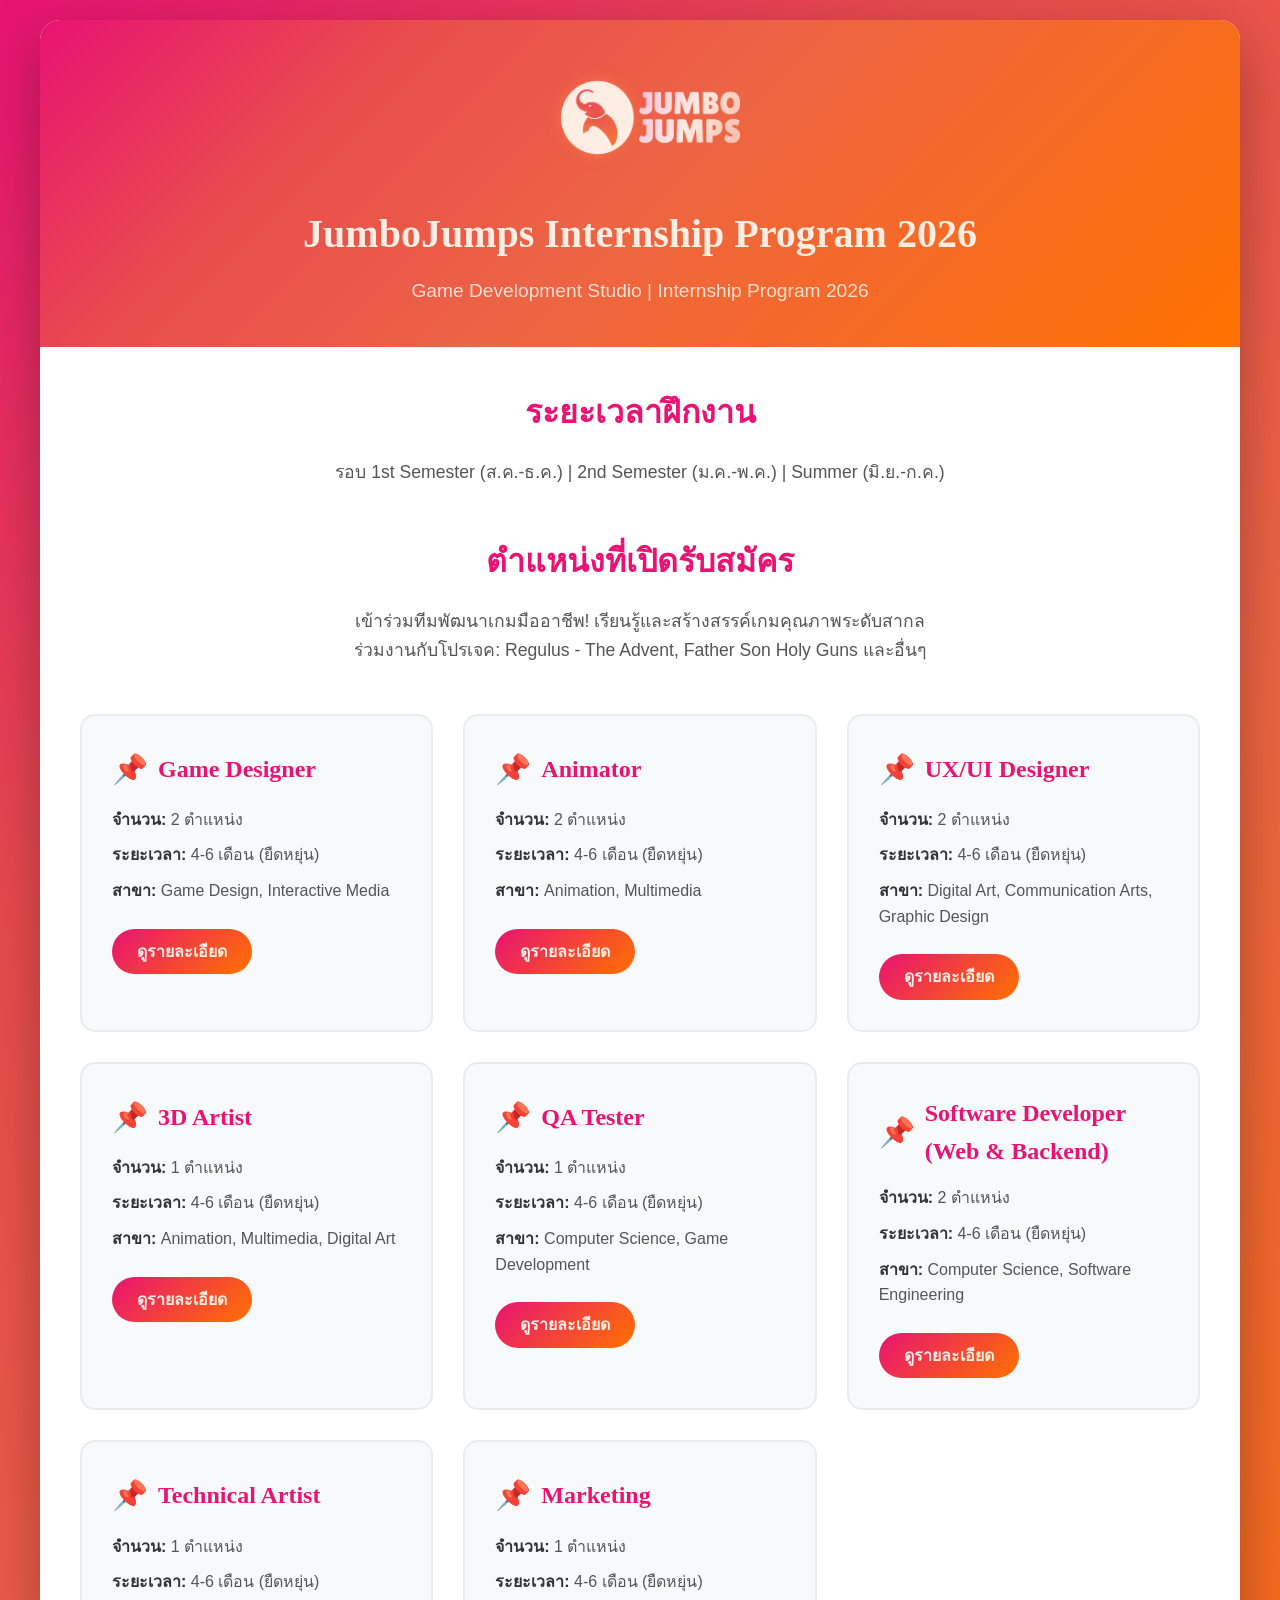
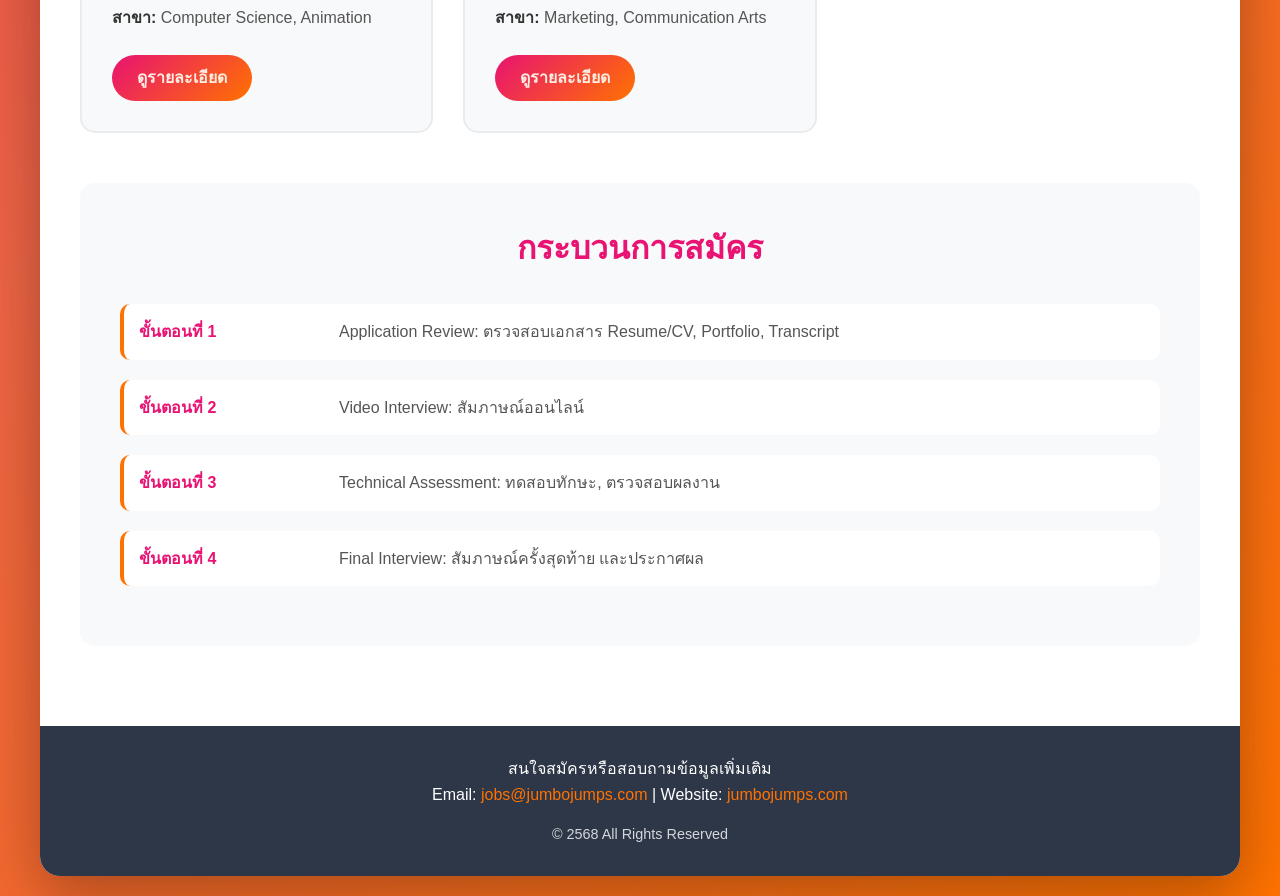
==== index.html @ 39567f37 "updated and fixed" ====
<!DOCTYPE html>
<html lang="th">

<head>
    <meta charset="UTF-8">
    <meta name="viewport" content="width=device-width, initial-scale=1.0">
    <meta http-equiv="Content-Security-Policy"
        content="default-src 'self'; script-src 'self' 'unsafe-inline'; style-src 'self' 'unsafe-inline' https://fonts.googleapis.com; font-src 'self' https://fonts.gstatic.com; img-src 'self' data:; object-src 'none'; base-uri 'self';">
    <title>JumboJumps Internship Program 2026</title>
    <link rel="icon" href="Logo PNG Export/Colored/JumboJumps_Secondary_Logo_Colored_v2026.png" type="image/png">
    <link href="https://fonts.googleapis.com/css2?family=Lilita+One&family=Assistant:wght@400;600;700&display=swap"
        rel="stylesheet">
    <style>
        * {
            margin: 0;
            padding: 0;
            box-sizing: border-box;
        }

        body {
            font-family: 'Assistant', 'Sarabun', 'Segoe UI', Tahoma, Geneva, Verdana, sans-serif;
            line-height: 1.6;
            background: linear-gradient(135deg, #E81372 0%, #E94C4D 25%, #ED6445 50%, #FF7200 100%);
            min-height: 100vh;
            padding: 20px;
        }

        .container {
            max-width: 1200px;
            margin: 0 auto;
            background: white;
            border-radius: 20px;
            box-shadow: 0 20px 60px rgba(0, 0, 0, 0.3);
            overflow: hidden;
        }

        header {
            background: linear-gradient(135deg, #E81372 0%, #E94C4D 25%, #ED6445 50%, #FF7200 100%);
            color: #FDEDE3;
            text-align: center;
            padding: 40px 20px;
            position: relative;
        }

        .logo {
            max-width: 200px;
            margin-bottom: 20px;
        }

        header h1 {
            font-family: 'Lilita One', cursive;
            font-size: 2.5em;
            margin-bottom: 10px;
            color: #FDEDE3;
        }

        header p {
            font-size: 1.2em;
            opacity: 0.9;
        }

        .content {
            padding: 40px;
        }

        .intro {
            text-align: center;
            margin-bottom: 50px;
        }

        .intro h2 {
            font-family: 'Lilita One', cursive;
            color: #E81372;
            font-size: 2em;
            margin-bottom: 20px;
        }

        .intro p {
            font-size: 1.1em;
            color: #555;
            max-width: 800px;
            margin: 0 auto;
        }

        .positions-grid {
            display: grid;
            grid-template-columns: repeat(auto-fit, minmax(300px, 1fr));
            gap: 30px;
            margin-bottom: 50px;
        }

        .position-card {
            background: #f8f9fa;
            border-radius: 15px;
            padding: 30px;
            transition: transform 0.3s, box-shadow 0.3s;
            border: 2px solid #e9ecef;
        }

        .position-card:hover {
            transform: translateY(-5px);
            box-shadow: 0 10px 30px rgba(232, 19, 114, 0.3);
        }

        .position-card h3 {
            font-family: 'Lilita One', cursive;
            color: #E81372;
            font-size: 1.5em;
            margin-bottom: 15px;
            display: flex;
            align-items: center;
        }

        .position-card h3::before {
            content: "📌";
            margin-right: 10px;
            font-size: 1.2em;
        }

        .position-card .detail {
            margin: 10px 0;
            color: #555;
        }

        .position-card .detail strong {
            color: #333;
        }

        .position-card .btn {
            display: inline-block;
            margin-top: 15px;
            padding: 10px 25px;
            background: linear-gradient(135deg, #E81372 0%, #FF7200 100%);
            color: #FDEDE3;
            text-decoration: none;
            border-radius: 25px;
            transition: transform 0.2s;
            font-weight: 600;
        }

        .position-card .btn:hover {
            transform: scale(1.05);
        }

        .timeline {
            background: #f8f9fa;
            border-radius: 15px;
            padding: 40px;
            margin-bottom: 40px;
        }

        .timeline h2 {
            font-family: 'Lilita One', cursive;
            color: #E81372;
            font-size: 2em;
            margin-bottom: 30px;
            text-align: center;
        }

        .timeline-item {
            display: flex;
            margin-bottom: 20px;
            padding: 15px;
            background: white;
            border-radius: 10px;
            border-left: 4px solid #FF7200;
        }

        .timeline-date {
            flex: 0 0 200px;
            font-weight: bold;
            color: #E81372;
        }

        .timeline-content {
            flex: 1;
            color: #555;
        }

        footer {
            background: #2d3748;
            color: white;
            text-align: center;
            padding: 30px;
        }

        footer a {
            color: #FF7200;
            text-decoration: none;
        }

        footer a:hover {
            text-decoration: underline;
        }

        @media (max-width: 768px) {
            .content {
                padding: 20px;
            }

            .timeline {
                padding: 20px;
            }

            .timeline-item {
                flex-direction: column;
                padding: 15px;
            }

            .timeline-date {
                flex-basis: auto;
                margin-bottom: 10px;
                white-space: normal;
            }

            .timeline-content {
                word-wrap: break-word;
                white-space: normal;
            }
        }
    </style>
</head>

<body>
    <div class="container">
        <header>
            <img src="Logo PNG Export/Colored/JumboJumps_Tertiary_Logo_Colored_v2026.png" alt="JumboJumps Logo"
                class="logo">
            <h1>JumboJumps Internship Program 2026</h1>
            <p>Game Development Studio | Internship Program 2026</p>
        </header>

        <div class="content">
            <div class="intro">
                <h2>ระยะเวลาฝึกงาน</h2>
                <p>รอบ 1st Semester (ส.ค.-ธ.ค.) | 2nd Semester (ม.ค.-พ.ค.) | Summer (มิ.ย.-ก.ค.)</p>
            </div>

            <div class="intro">
                <h2>ตำแหน่งที่เปิดรับสมัคร</h2>
                <p>เข้าร่วมทีมพัฒนาเกมมืออาชีพ! เรียนรู้และสร้างสรรค์เกมคุณภาพระดับสากล<br>
                    ร่วมงานกับโปรเจค: Regulus - The Advent, Father Son Holy Guns และอื่นๆ</p>
            </div>

            <div class="positions-grid">
                <div class="position-card">
                    <h3>Game Designer</h3>
                    <div class="detail"><strong>จำนวน:</strong> 2 ตำแหน่ง</div>
                    <div class="detail"><strong>ระยะเวลา:</strong> 4-6 เดือน (ยืดหยุ่น)</div>
                    <div class="detail"><strong>สาขา:</strong> Game Design, Interactive Media</div>
                    <a href="game-design.html" class="btn">ดูรายละเอียด</a>
                </div>

                <div class="position-card">
                    <h3>Animator</h3>
                    <div class="detail"><strong>จำนวน:</strong> 2 ตำแหน่ง</div>
                    <div class="detail"><strong>ระยะเวลา:</strong> 4-6 เดือน (ยืดหยุ่น)</div>
                    <div class="detail"><strong>สาขา:</strong> Animation, Multimedia</div>
                    <a href="animation.html" class="btn">ดูรายละเอียด</a>
                </div>

                <div class="position-card">
                    <h3>UX/UI Designer</h3>
                    <div class="detail"><strong>จำนวน:</strong> 2 ตำแหน่ง</div>
                    <div class="detail"><strong>ระยะเวลา:</strong> 4-6 เดือน (ยืดหยุ่น)</div>
                    <div class="detail"><strong>สาขา:</strong> Digital Art, Communication Arts, Graphic Design</div>
                    <a href="ux-ui-design.html" class="btn">ดูรายละเอียด</a>
                </div>

                <div class="position-card">
                    <h3>3D Artist</h3>
                    <div class="detail"><strong>จำนวน:</strong> 1 ตำแหน่ง</div>
                    <div class="detail"><strong>ระยะเวลา:</strong> 4-6 เดือน (ยืดหยุ่น)</div>
                    <div class="detail"><strong>สาขา:</strong> Animation, Multimedia, Digital Art</div>
                    <a href="3d-artist.html" class="btn">ดูรายละเอียด</a>
                </div>

                <div class="position-card">
                    <h3>QA Tester</h3>
                    <div class="detail"><strong>จำนวน:</strong> 1 ตำแหน่ง</div>
                    <div class="detail"><strong>ระยะเวลา:</strong> 4-6 เดือน (ยืดหยุ่น)</div>
                    <div class="detail"><strong>สาขา:</strong> Computer Science, Game Development</div>
                    <a href="qa-testing.html" class="btn">ดูรายละเอียด</a>
                </div>

                <div class="position-card">
                    <h3>Software Developer (Web & Backend)</h3>
                    <div class="detail"><strong>จำนวน:</strong> 2 ตำแหน่ง</div>
                    <div class="detail"><strong>ระยะเวลา:</strong> 4-6 เดือน (ยืดหยุ่น)</div>
                    <div class="detail"><strong>สาขา:</strong> Computer Science, Software Engineering</div>
                    <a href="software-dev.html" class="btn">ดูรายละเอียด</a>
                </div>

                <div class="position-card">
                    <h3>Technical Artist</h3>
                    <div class="detail"><strong>จำนวน:</strong> 1 ตำแหน่ง</div>
                    <div class="detail"><strong>ระยะเวลา:</strong> 4-6 เดือน (ยืดหยุ่น)</div>
                    <div class="detail"><strong>สาขา:</strong> Computer Science, Animation</div>
                    <a href="technical-artist.html" class="btn">ดูรายละเอียด</a>
                </div>

                <div class="position-card">
                    <h3>Marketing</h3>
                    <div class="detail"><strong>จำนวน:</strong> 1 ตำแหน่ง</div>
                    <div class="detail"><strong>ระยะเวลา:</strong> 4-6 เดือน (ยืดหยุ่น)</div>
                    <div class="detail"><strong>สาขา:</strong> Marketing, Communication Arts</div>
                    <a href="marketing.html" class="btn">ดูรายละเอียด</a>
                </div>
            </div>

            <div class="timeline">
                <h2>กระบวนการสมัคร</h2>
                <div class="timeline-item">
                    <div class="timeline-date">ขั้นตอนที่ 1</div>
                    <div class="timeline-content">Application Review: ตรวจสอบเอกสาร Resume/CV, Portfolio, Transcript
                    </div>
                </div>
                <div class="timeline-item">
                    <div class="timeline-date">ขั้นตอนที่ 2</div>
                    <div class="timeline-content">Video Interview: สัมภาษณ์ออนไลน์</div>
                </div>
                <div class="timeline-item">
                    <div class="timeline-date">ขั้นตอนที่ 3</div>
                    <div class="timeline-content">Technical Assessment: ทดสอบทักษะ, ตรวจสอบผลงาน</div>
                </div>
                <div class="timeline-item">
                    <div class="timeline-date">ขั้นตอนที่ 4</div>
                    <div class="timeline-content">Final Interview: สัมภาษณ์ครั้งสุดท้าย และประกาศผล</div>
                </div>
            </div>
        </div>

        <footer>
            <p>สนใจสมัครหรือสอบถามข้อมูลเพิ่มเติม</p>
            <p>Email: <a href="mailto:jobs@jumbojumps.com">jobs@jumbojumps.com</a> | Website: <a
                    href="https://jumbojumps.com/" target="_blank" rel="noopener noreferrer">jumbojumps.com</a></p>
            <p style="margin-top: 15px; font-size: 0.9em; opacity: 0.8;">© 2568 All Rights Reserved</p>
        </footer>
    </div>
</body>

</html>
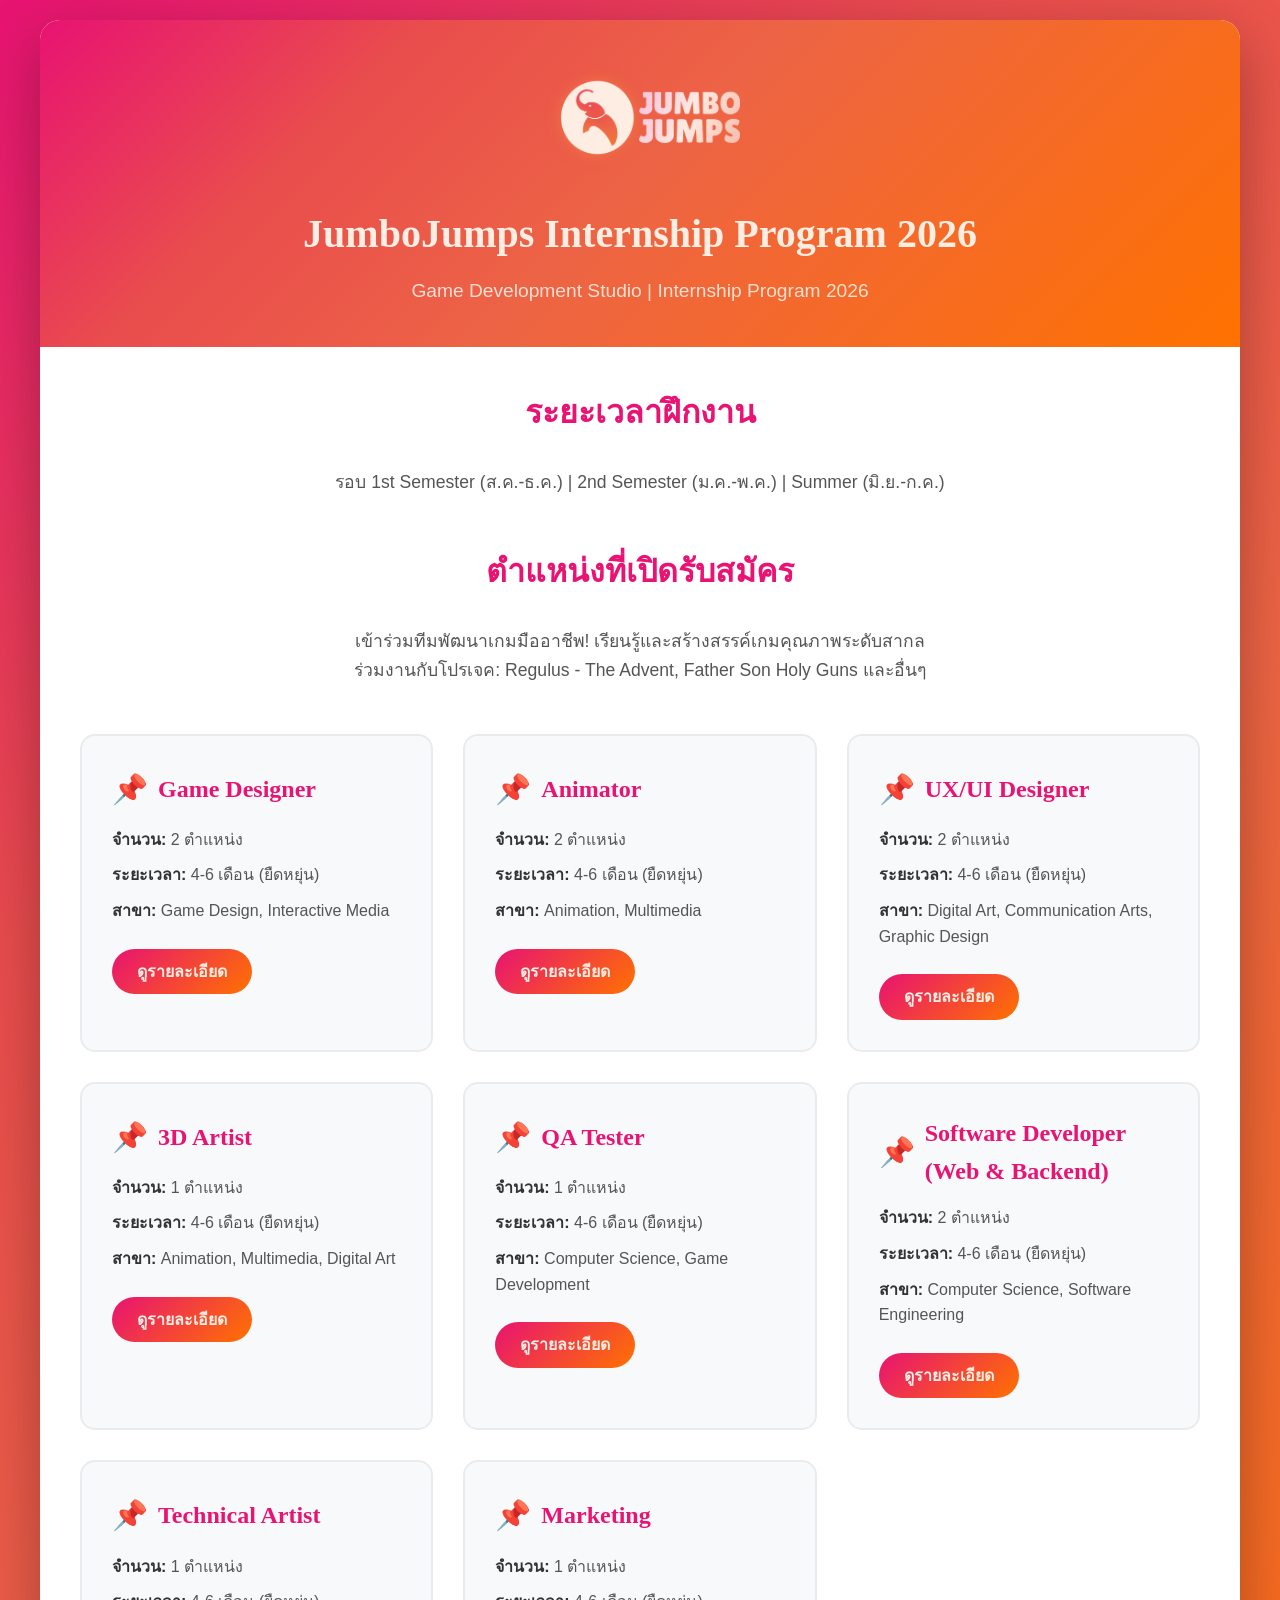
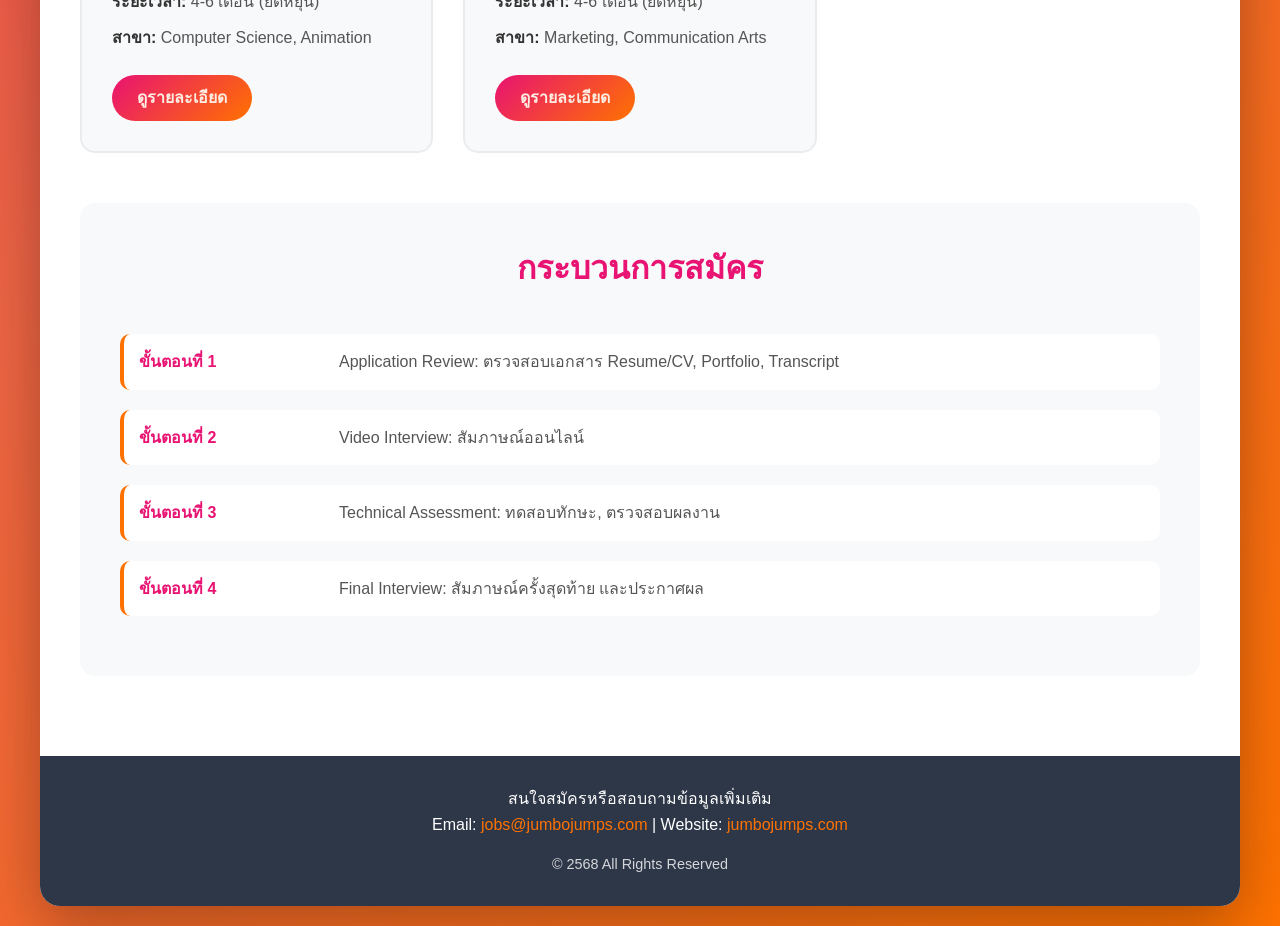
==== commit 8b37e04b: "CSS Refactoring: Created style.css and moved all inline styles to it. All HTML files now link to thi" ====
--- a/index.html
+++ b/index.html
@@ -3,222 +3,15 @@
 
 <head>
     <meta charset="UTF-8">
+
     <meta name="viewport" content="width=device-width, initial-scale=1.0">
     <meta http-equiv="Content-Security-Policy"
-        content="default-src 'self'; script-src 'self' 'unsafe-inline'; style-src 'self' 'unsafe-inline' https://fonts.googleapis.com; font-src 'self' https://fonts.gstatic.com; img-src 'self' data:; object-src 'none'; base-uri 'self';">
+        content="default-src 'self'; script-src 'self' 'unsafe-inline' 'unsafe-eval'; style-src 'self' 'unsafe-inline' https://fonts.googleapis.com; font-src 'self' https://fonts.gstatic.com; img-src 'self' data:; object-src 'none'; base-uri 'self';">
     <title>JumboJumps Internship Program 2026</title>
     <link rel="icon" href="Logo PNG Export/Colored/JumboJumps_Secondary_Logo_Colored_v2026.png" type="image/png">
     <link href="https://fonts.googleapis.com/css2?family=Lilita+One&family=Assistant:wght@400;600;700&display=swap"
         rel="stylesheet">
-    <style>
-        * {
-            margin: 0;
-            padding: 0;
-            box-sizing: border-box;
-        }
-
-        body {
-            font-family: 'Assistant', 'Sarabun', 'Segoe UI', Tahoma, Geneva, Verdana, sans-serif;
-            line-height: 1.6;
-            background: linear-gradient(135deg, #E81372 0%, #E94C4D 25%, #ED6445 50%, #FF7200 100%);
-            min-height: 100vh;
-            padding: 20px;
-        }
-
-        .container {
-            max-width: 1200px;
-            margin: 0 auto;
-            background: white;
-            border-radius: 20px;
-            box-shadow: 0 20px 60px rgba(0, 0, 0, 0.3);
-            overflow: hidden;
-        }
-
-        header {
-            background: linear-gradient(135deg, #E81372 0%, #E94C4D 25%, #ED6445 50%, #FF7200 100%);
-            color: #FDEDE3;
-            text-align: center;
-            padding: 40px 20px;
-            position: relative;
-        }
-
-        .logo {
-            max-width: 200px;
-            margin-bottom: 20px;
-        }
-
-        header h1 {
-            font-family: 'Lilita One', cursive;
-            font-size: 2.5em;
-            margin-bottom: 10px;
-            color: #FDEDE3;
-        }
-
-        header p {
-            font-size: 1.2em;
-            opacity: 0.9;
-        }
-
-        .content {
-            padding: 40px;
-        }
-
-        .intro {
-            text-align: center;
-            margin-bottom: 50px;
-        }
-
-        .intro h2 {
-            font-family: 'Lilita One', cursive;
-            color: #E81372;
-            font-size: 2em;
-            margin-bottom: 20px;
-        }
-
-        .intro p {
-            font-size: 1.1em;
-            color: #555;
-            max-width: 800px;
-            margin: 0 auto;
-        }
-
-        .positions-grid {
-            display: grid;
-            grid-template-columns: repeat(auto-fit, minmax(300px, 1fr));
-            gap: 30px;
-            margin-bottom: 50px;
-        }
-
-        .position-card {
-            background: #f8f9fa;
-            border-radius: 15px;
-            padding: 30px;
-            transition: transform 0.3s, box-shadow 0.3s;
-            border: 2px solid #e9ecef;
-        }
-
-        .position-card:hover {
-            transform: translateY(-5px);
-            box-shadow: 0 10px 30px rgba(232, 19, 114, 0.3);
-        }
-
-        .position-card h3 {
-            font-family: 'Lilita One', cursive;
-            color: #E81372;
-            font-size: 1.5em;
-            margin-bottom: 15px;
-            display: flex;
-            align-items: center;
-        }
-
-        .position-card h3::before {
-            content: "📌";
-            margin-right: 10px;
-            font-size: 1.2em;
-        }
-
-        .position-card .detail {
-            margin: 10px 0;
-            color: #555;
-        }
-
-        .position-card .detail strong {
-            color: #333;
-        }
-
-        .position-card .btn {
-            display: inline-block;
-            margin-top: 15px;
-            padding: 10px 25px;
-            background: linear-gradient(135deg, #E81372 0%, #FF7200 100%);
-            color: #FDEDE3;
-            text-decoration: none;
-            border-radius: 25px;
-            transition: transform 0.2s;
-            font-weight: 600;
-        }
-
-        .position-card .btn:hover {
-            transform: scale(1.05);
-        }
-
-        .timeline {
-            background: #f8f9fa;
-            border-radius: 15px;
-            padding: 40px;
-            margin-bottom: 40px;
-        }
-
-        .timeline h2 {
-            font-family: 'Lilita One', cursive;
-            color: #E81372;
-            font-size: 2em;
-            margin-bottom: 30px;
-            text-align: center;
-        }
-
-        .timeline-item {
-            display: flex;
-            margin-bottom: 20px;
-            padding: 15px;
-            background: white;
-            border-radius: 10px;
-            border-left: 4px solid #FF7200;
-        }
-
-        .timeline-date {
-            flex: 0 0 200px;
-            font-weight: bold;
-            color: #E81372;
-        }
-
-        .timeline-content {
-            flex: 1;
-            color: #555;
-        }
-
-        footer {
-            background: #2d3748;
-            color: white;
-            text-align: center;
-            padding: 30px;
-        }
-
-        footer a {
-            color: #FF7200;
-            text-decoration: none;
-        }
-
-        footer a:hover {
-            text-decoration: underline;
-        }
-
-        @media (max-width: 768px) {
-            .content {
-                padding: 20px;
-            }
-
-            .timeline {
-                padding: 20px;
-            }
-
-            .timeline-item {
-                flex-direction: column;
-                padding: 15px;
-            }
-
-            .timeline-date {
-                flex-basis: auto;
-                margin-bottom: 10px;
-                white-space: normal;
-            }
-
-            .timeline-content {
-                word-wrap: break-word;
-                white-space: normal;
-            }
-        }
-    </style>
+    <link rel="stylesheet" href="style.css">
 </head>
 
 <body>
--- a/style.css
+++ b/style.css
@@ -0,0 +1,333 @@
+/* Global Styles */
+* {
+    margin: 0;
+    padding: 0;
+    box-sizing: border-box;
+}
+
+body {
+    font-family: 'Assistant', 'Sarabun', 'Segoe UI', Tahoma, Geneva, Verdana, sans-serif;
+    line-height: 1.6;
+    background: linear-gradient(135deg, #E81372 0%, #E94C4D 25%, #ED6445 50%, #FF7200 100%);
+    min-height: 100vh;
+    padding: 20px;
+}
+
+.container {
+    max-width: 1200px;
+    margin: 0 auto;
+    background: white;
+    border-radius: 20px;
+    box-shadow: 0 20px 60px rgba(0, 0, 0, 0.3);
+    overflow: hidden;
+}
+
+/* Header */
+header {
+    background: linear-gradient(135deg, #E81372 0%, #E94C4D 25%, #ED6445 50%, #FF7200 100%);
+    color: #FDEDE3;
+    padding: 40px 20px;
+    position: relative;
+    text-align: center; /* Default center alignment */
+}
+
+header h1 {
+    font-family: 'Lilita One', cursive;
+    font-size: 2.5em;
+    margin-bottom: 10px;
+    color: #FDEDE3;
+}
+
+header p {
+    font-size: 1.2em;
+    opacity: 0.9;
+}
+
+header .subtitle {
+    font-size: 1.1em;
+    opacity: 0.9;
+    color: #FDEDE3;
+}
+
+.logo {
+    max-width: 200px;
+    margin-bottom: 20px;
+}
+
+.back-link {
+    display: inline-block;
+    margin-bottom: 20px;
+    color: #FDEDE3;
+    text-decoration: none;
+    opacity: 0.9;
+}
+
+.back-link:hover {
+    opacity: 1;
+}
+
+/* Content & Layout */
+.content {
+    padding: 40px;
+}
+
+section {
+    margin-bottom: 40px;
+}
+
+/* Typography */
+h2 {
+    font-family: 'Lilita One', cursive;
+    color: #E81372;
+    font-size: 1.8em;
+    margin-bottom: 20px;
+    padding-bottom: 10px;
+    border-bottom: 3px solid #FF7200;
+}
+
+.intro {
+    text-align: center;
+    margin-bottom: 50px;
+}
+
+.intro h2 {
+    font-size: 2em;
+    border-bottom: none; /* Override generic h2 */
+}
+
+.intro p {
+    font-size: 1.1em;
+    color: #555;
+    max-width: 800px;
+    margin: 0 auto;
+}
+
+.highlight {
+    color: #E81372;
+    font-weight: bold;
+}
+
+/* Positions Grid (Home) */
+.positions-grid {
+    display: grid;
+    grid-template-columns: repeat(auto-fit, minmax(300px, 1fr));
+    gap: 30px;
+    margin-bottom: 50px;
+}
+
+.position-card {
+    background: #f8f9fa;
+    border-radius: 15px;
+    padding: 30px;
+    transition: transform 0.3s, box-shadow 0.3s;
+    border: 2px solid #e9ecef;
+}
+
+.position-card:hover {
+    transform: translateY(-5px);
+    box-shadow: 0 10px 30px rgba(232, 19, 114, 0.3);
+}
+
+.position-card h3 {
+    font-family: 'Lilita One', cursive;
+    color: #E81372;
+    font-size: 1.5em;
+    margin-bottom: 15px;
+    display: flex;
+    align-items: center;
+}
+
+.position-card h3::before {
+    content: "📌";
+    margin-right: 10px;
+    font-size: 1.2em;
+}
+
+.position-card .detail {
+    margin: 10px 0;
+    color: #555;
+}
+
+.position-card .detail strong {
+    color: #333;
+}
+
+.position-card .btn {
+    display: inline-block;
+    margin-top: 15px;
+    padding: 10px 25px;
+    background: linear-gradient(135deg, #E81372 0%, #FF7200 100%);
+    color: #FDEDE3;
+    text-decoration: none;
+    border-radius: 25px;
+    transition: transform 0.2s;
+    font-weight: 600;
+}
+
+.position-card .btn:hover {
+    transform: scale(1.05);
+}
+
+/* Timeline (Home) */
+.timeline {
+    background: #f8f9fa;
+    border-radius: 15px;
+    padding: 40px;
+    margin-bottom: 40px;
+}
+
+.timeline h2 {
+    font-size: 2em;
+    margin-bottom: 30px;
+    text-align: center;
+    border-bottom: none; /* Override generic h2 */
+}
+
+.timeline-item {
+    display: flex;
+    margin-bottom: 20px;
+    padding: 15px;
+    background: white;
+    border-radius: 10px;
+    border-left: 4px solid #FF7200;
+}
+
+.timeline-date {
+    flex: 0 0 200px;
+    font-weight: bold;
+    color: #E81372;
+}
+
+.timeline-content {
+    flex: 1;
+    color: #555;
+}
+
+/* Info Box (Detail Pages) */
+.info-box {
+    background: #fff8f5;
+    border-radius: 10px;
+    padding: 25px;
+    margin-bottom: 20px;
+    border-left: 5px solid #FF7200;
+}
+
+.info-box h3 {
+    font-family: 'Lilita One', cursive;
+    color: #E81372;
+    margin-bottom: 15px;
+}
+
+.info-box ul {
+    list-style: none;
+    padding-left: 0;
+}
+
+.info-box ul li {
+    padding: 8px 0;
+    padding-left: 25px;
+    position: relative;
+}
+
+.info-box ul li::before {
+    content: "✓";
+    position: absolute;
+    left: 0;
+    color: #FF7200;
+    font-weight: bold;
+}
+
+/* Lists (Detail Pages) */
+.qualifications ul,
+.responsibilities ul {
+    list-style: none;
+    padding-left: 0;
+}
+
+.qualifications ul li,
+.responsibilities ul li {
+    padding: 10px 0;
+    padding-left: 30px;
+    position: relative;
+}
+
+.qualifications ul li::before {
+    content: "▹";
+    position: absolute;
+    left: 10px;
+    color: #E81372;
+    font-weight: bold;
+    font-size: 1.2em;
+}
+
+.responsibilities ul li::before {
+    content: "•";
+    position: absolute;
+    left: 10px;
+    color: #FF7200;
+    font-weight: bold;
+    font-size: 1.5em;
+}
+
+/* Apply Section (Detail Pages) */
+.apply-section {
+    text-align: center;
+    padding: 40px 0;
+}
+
+.apply-btn {
+    display: inline-block;
+    padding: 15px 40px;
+    background: linear-gradient(135deg, #E81372 0%, #FF7200 100%);
+    color: #FDEDE3;
+    text-decoration: none;
+    border-radius: 30px;
+    font-size: 1.2em;
+    font-weight: 600;
+    transition: transform 0.3s;
+    box-shadow: 0 5px 15px rgba(232, 19, 114, 0.3);
+}
+
+.apply-btn:hover {
+    transform: translateY(-3px);
+    box-shadow: 0 8px 20px rgba(255, 114, 0, 0.4);
+}
+
+/* Footer */
+footer {
+    background: #2d3748;
+    color: white;
+    text-align: center;
+    padding: 30px;
+}
+
+footer a {
+    color: #FF7200;
+    text-decoration: none;
+}
+
+footer a:hover {
+    text-decoration: underline;
+}
+
+/* Responsive */
+@media (max-width: 768px) {
+    .content {
+        padding: 20px;
+    }
+
+    .timeline {
+        padding: 20px;
+    }
+
+    .timeline-item {
+        flex-direction: column;
+        padding: 15px;
+    }
+
+    .timeline-date {
+        flex-basis: auto;
+        margin-bottom: 10px;
+        white-space: normal;
+    }
+}
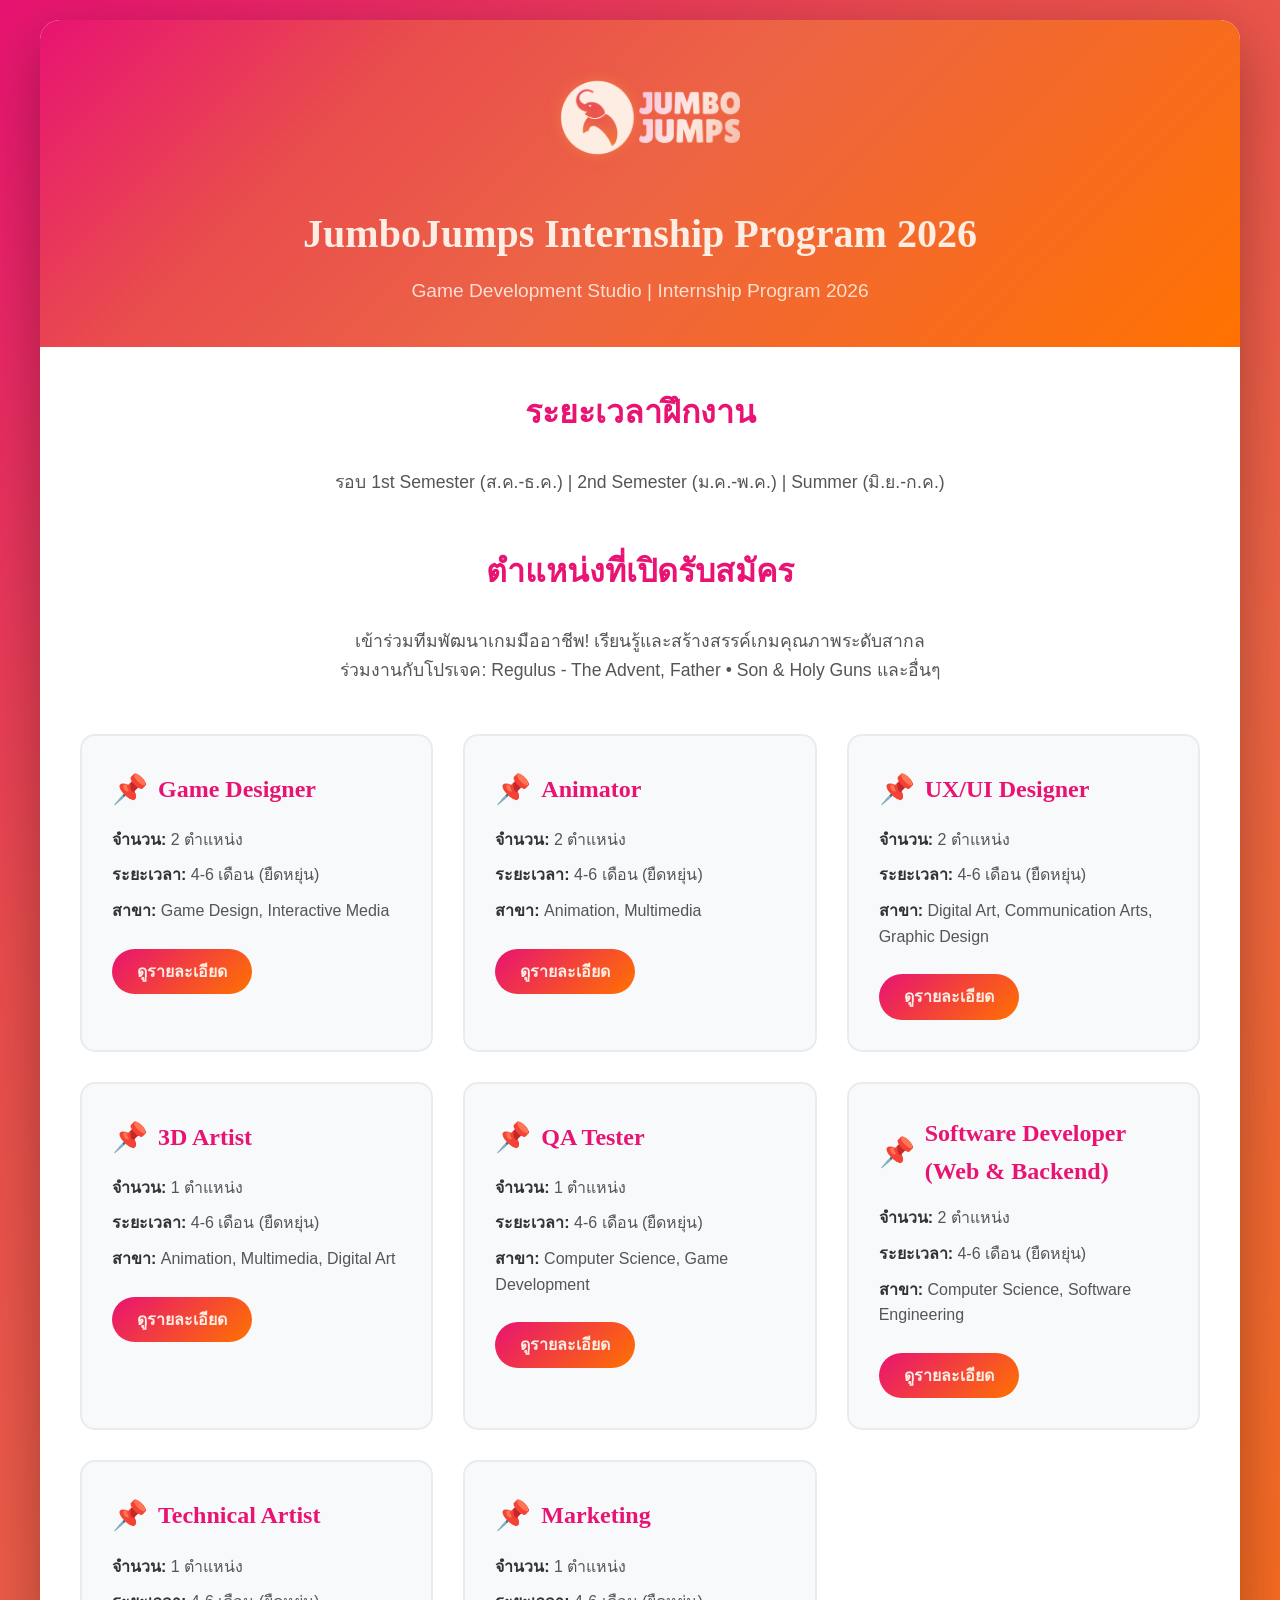
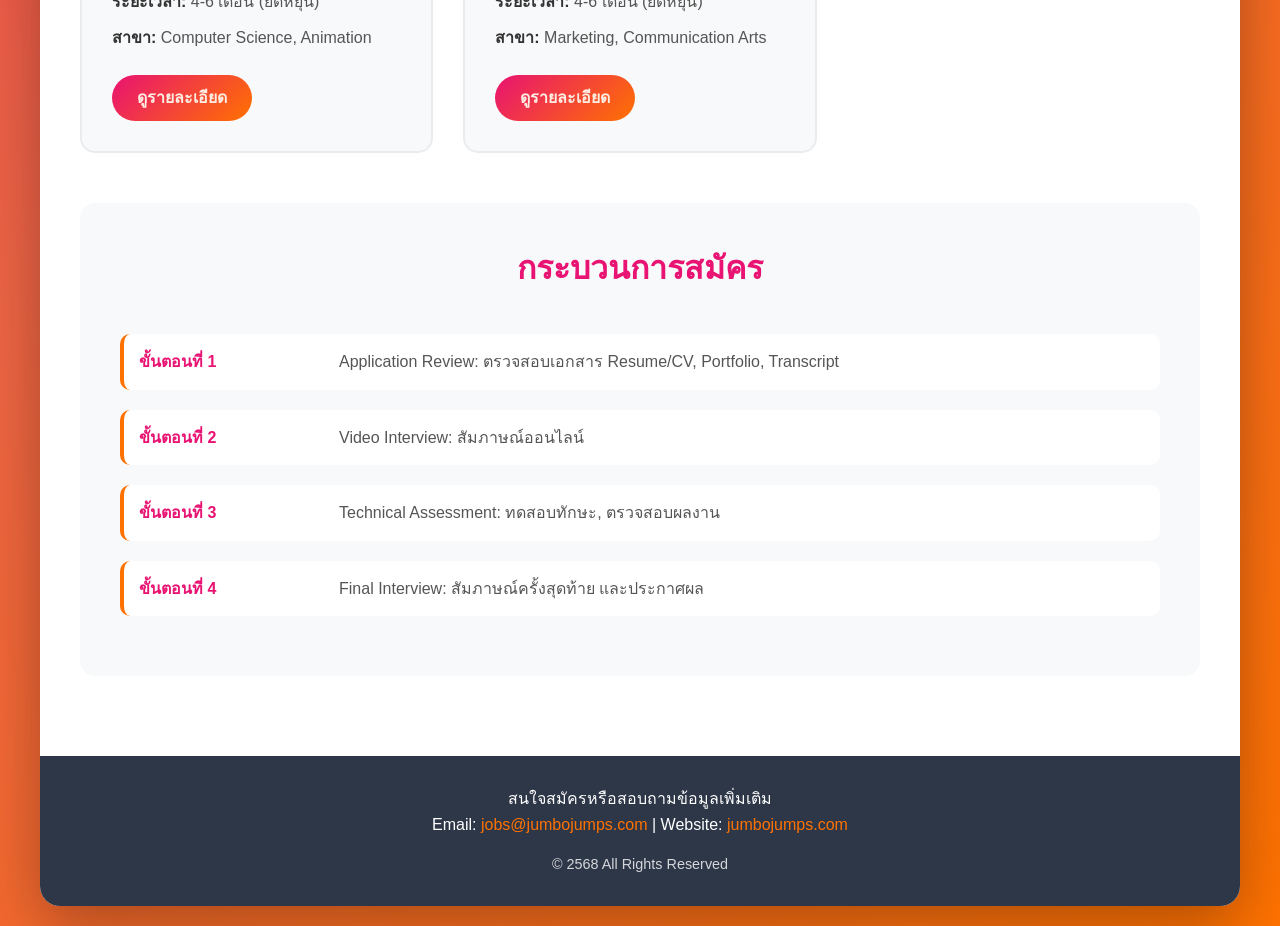
==== commit e010eb2f: "Fixed game name" ====
--- a/index.html
+++ b/index.html
@@ -32,7 +32,7 @@
             <div class="intro">
                 <h2>ตำแหน่งที่เปิดรับสมัคร</h2>
                 <p>เข้าร่วมทีมพัฒนาเกมมืออาชีพ! เรียนรู้และสร้างสรรค์เกมคุณภาพระดับสากล<br>
-                    ร่วมงานกับโปรเจค: Regulus - The Advent, Father Son Holy Guns และอื่นๆ</p>
+                    ร่วมงานกับโปรเจค: Regulus - The Advent, Father • Son & Holy Guns และอื่นๆ</p>
             </div>
 
             <div class="positions-grid">
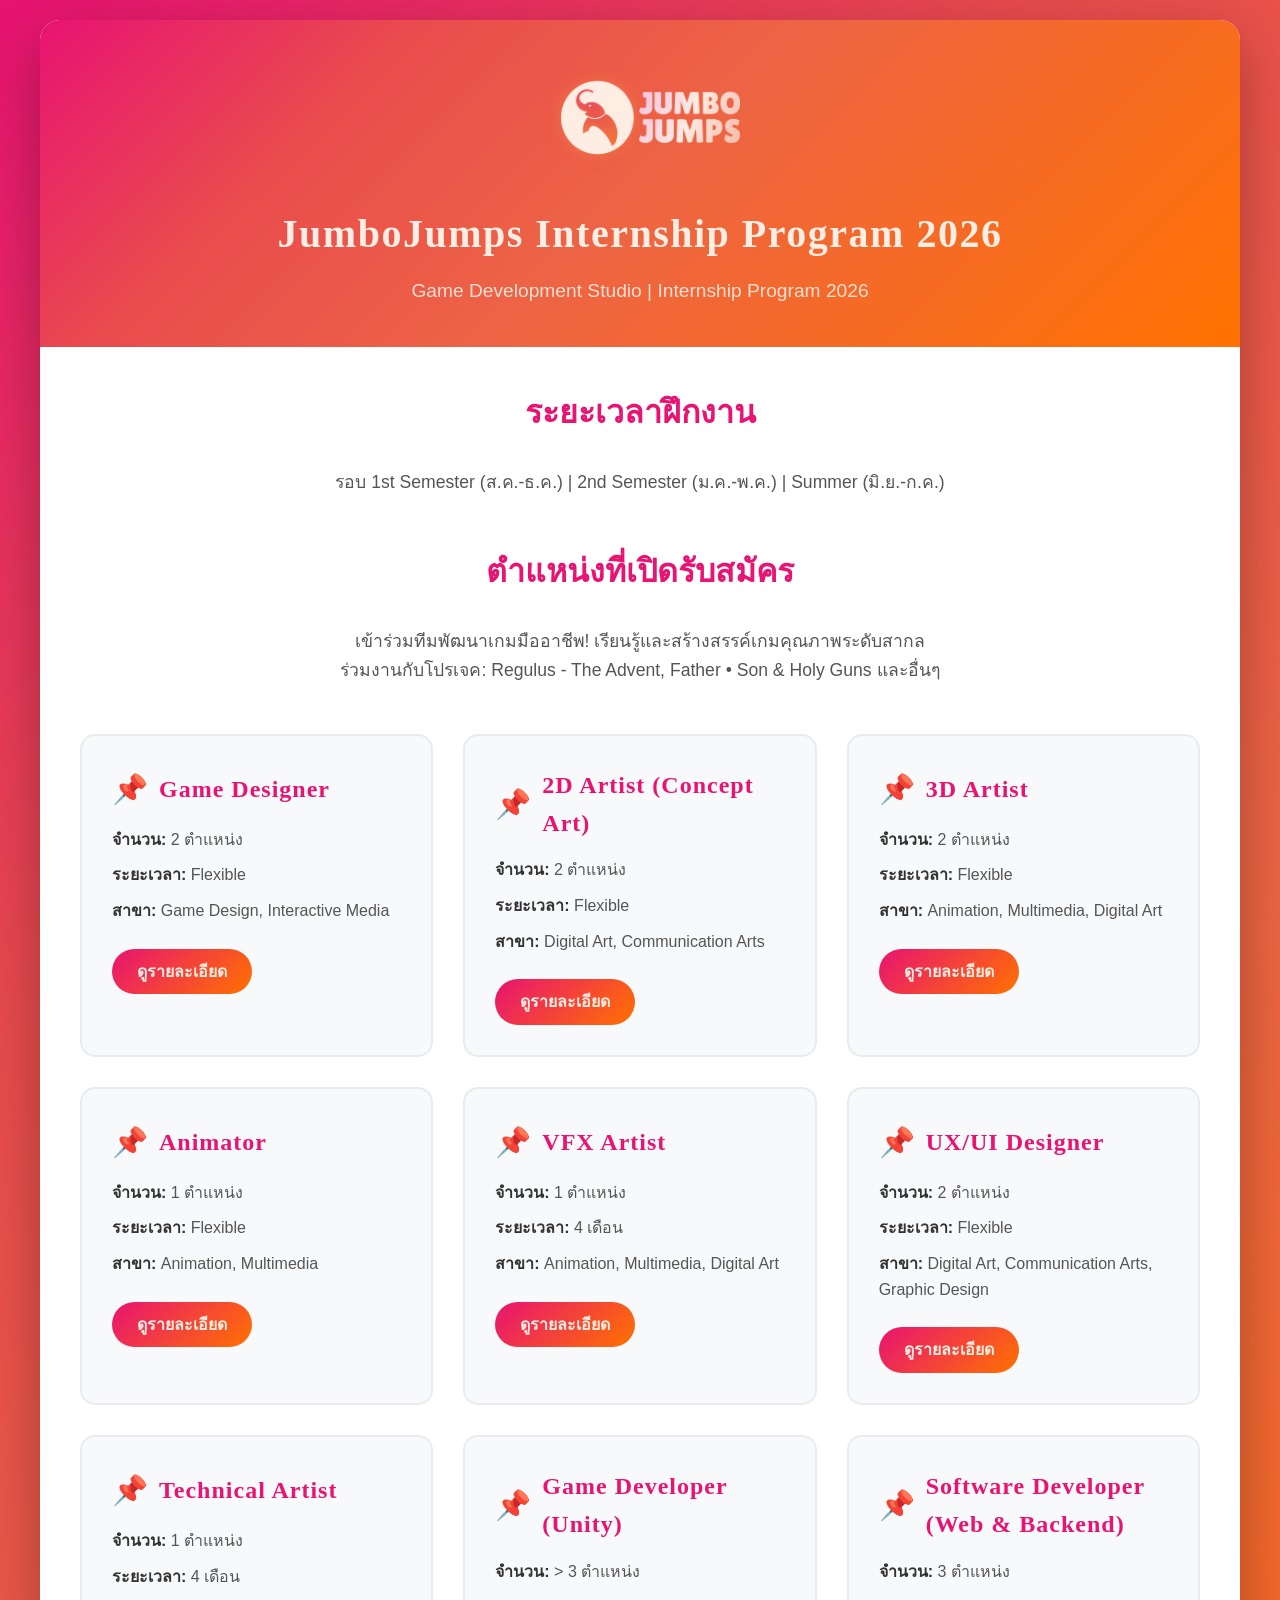
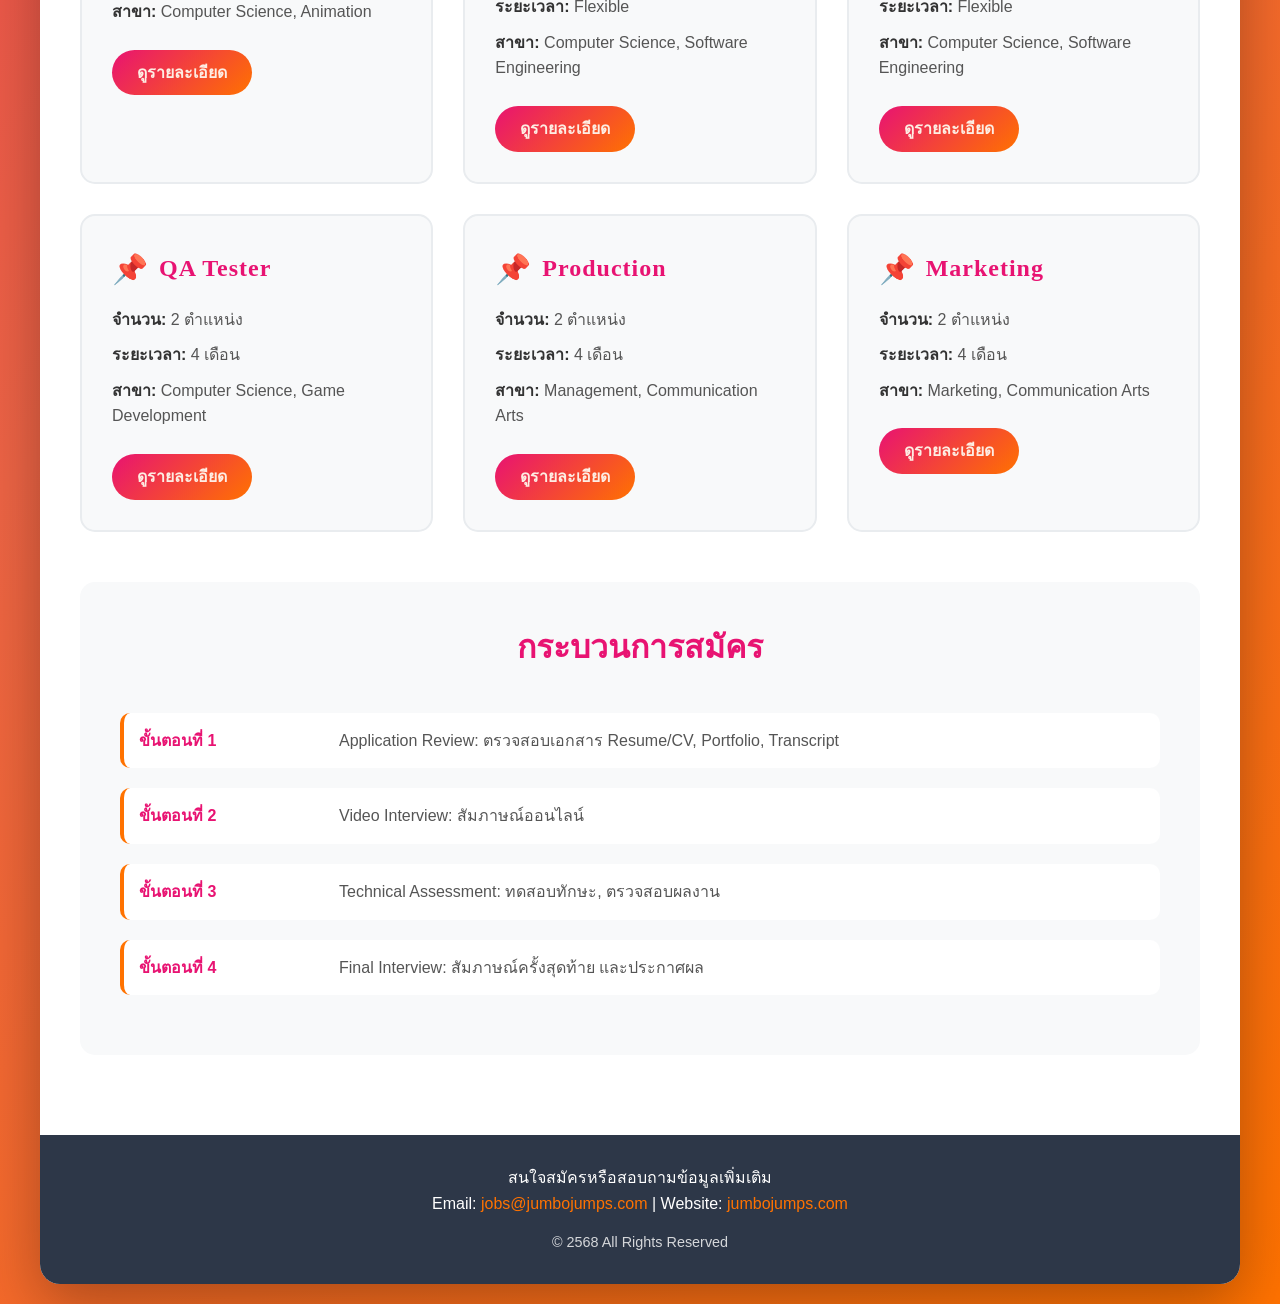
==== commit f1bd3c90: "feat: Add new internship program roles and guidelines, and update existing role pages." ====
--- a/index.html
+++ b/index.html
@@ -39,63 +39,95 @@
                 <div class="position-card">
                     <h3>Game Designer</h3>
                     <div class="detail"><strong>จำนวน:</strong> 2 ตำแหน่ง</div>
-                    <div class="detail"><strong>ระยะเวลา:</strong> 4-6 เดือน (ยืดหยุ่น)</div>
+                    <div class="detail"><strong>ระยะเวลา:</strong> Flexible</div>
                     <div class="detail"><strong>สาขา:</strong> Game Design, Interactive Media</div>
                     <a href="game-design.html" class="btn">ดูรายละเอียด</a>
                 </div>
 
                 <div class="position-card">
+                    <h3>2D Artist (Concept Art)</h3>
+                    <div class="detail"><strong>จำนวน:</strong> 2 ตำแหน่ง</div>
+                    <div class="detail"><strong>ระยะเวลา:</strong> Flexible</div>
+                    <div class="detail"><strong>สาขา:</strong> Digital Art, Communication Arts</div>
+                    <a href="2d-artist.html" class="btn">ดูรายละเอียด</a>
+                </div>
+
+                <div class="position-card">
+                    <h3>3D Artist</h3>
+                    <div class="detail"><strong>จำนวน:</strong> 2 ตำแหน่ง</div>
+                    <div class="detail"><strong>ระยะเวลา:</strong> Flexible</div>
+                    <div class="detail"><strong>สาขา:</strong> Animation, Multimedia, Digital Art</div>
+                    <a href="3d-artist.html" class="btn">ดูรายละเอียด</a>
+                </div>
+
+                <div class="position-card">
                     <h3>Animator</h3>
-                    <div class="detail"><strong>จำนวน:</strong> 2 ตำแหน่ง</div>
-                    <div class="detail"><strong>ระยะเวลา:</strong> 4-6 เดือน (ยืดหยุ่น)</div>
+                    <div class="detail"><strong>จำนวน:</strong> 1 ตำแหน่ง</div>
+                    <div class="detail"><strong>ระยะเวลา:</strong> Flexible</div>
                     <div class="detail"><strong>สาขา:</strong> Animation, Multimedia</div>
                     <a href="animation.html" class="btn">ดูรายละเอียด</a>
                 </div>
 
                 <div class="position-card">
+                    <h3>VFX Artist</h3>
+                    <div class="detail"><strong>จำนวน:</strong> 1 ตำแหน่ง</div>
+                    <div class="detail"><strong>ระยะเวลา:</strong> 4 เดือน</div>
+                    <div class="detail"><strong>สาขา:</strong> Animation, Multimedia, Digital Art</div>
+                    <a href="vfx-artist.html" class="btn">ดูรายละเอียด</a>
+                </div>
+
+                <div class="position-card">
                     <h3>UX/UI Designer</h3>
                     <div class="detail"><strong>จำนวน:</strong> 2 ตำแหน่ง</div>
-                    <div class="detail"><strong>ระยะเวลา:</strong> 4-6 เดือน (ยืดหยุ่น)</div>
+                    <div class="detail"><strong>ระยะเวลา:</strong> Flexible</div>
                     <div class="detail"><strong>สาขา:</strong> Digital Art, Communication Arts, Graphic Design</div>
                     <a href="ux-ui-design.html" class="btn">ดูรายละเอียด</a>
                 </div>
 
                 <div class="position-card">
-                    <h3>3D Artist</h3>
+                    <h3>Technical Artist</h3>
                     <div class="detail"><strong>จำนวน:</strong> 1 ตำแหน่ง</div>
-                    <div class="detail"><strong>ระยะเวลา:</strong> 4-6 เดือน (ยืดหยุ่น)</div>
-                    <div class="detail"><strong>สาขา:</strong> Animation, Multimedia, Digital Art</div>
-                    <a href="3d-artist.html" class="btn">ดูรายละเอียด</a>
+                    <div class="detail"><strong>ระยะเวลา:</strong> 4 เดือน</div>
+                    <div class="detail"><strong>สาขา:</strong> Computer Science, Animation</div>
+                    <a href="technical-artist.html" class="btn">ดูรายละเอียด</a>
+                </div>
+
+                <div class="position-card">
+                    <h3>Game Developer (Unity)</h3>
+                    <div class="detail"><strong>จำนวน:</strong> > 3 ตำแหน่ง</div>
+                    <div class="detail"><strong>ระยะเวลา:</strong> Flexible</div>
+                    <div class="detail"><strong>สาขา:</strong> Computer Science, Software Engineering</div>
+                    <a href="game-developer.html" class="btn">ดูรายละเอียด</a>
+                </div>
+
+                <div class="position-card">
+                    <h3>Software Developer (Web & Backend)</h3>
+                    <div class="detail"><strong>จำนวน:</strong> 3 ตำแหน่ง</div>
+                    <div class="detail"><strong>ระยะเวลา:</strong> Flexible</div>
+                    <div class="detail"><strong>สาขา:</strong> Computer Science, Software Engineering</div>
+                    <a href="software-dev.html" class="btn">ดูรายละเอียด</a>
                 </div>
 
                 <div class="position-card">
                     <h3>QA Tester</h3>
-                    <div class="detail"><strong>จำนวน:</strong> 1 ตำแหน่ง</div>
-                    <div class="detail"><strong>ระยะเวลา:</strong> 4-6 เดือน (ยืดหยุ่น)</div>
+                    <div class="detail"><strong>จำนวน:</strong> 2 ตำแหน่ง</div>
+                    <div class="detail"><strong>ระยะเวลา:</strong> 4 เดือน</div>
                     <div class="detail"><strong>สาขา:</strong> Computer Science, Game Development</div>
                     <a href="qa-testing.html" class="btn">ดูรายละเอียด</a>
                 </div>
 
                 <div class="position-card">
-                    <h3>Software Developer (Web & Backend)</h3>
+                    <h3>Production</h3>
                     <div class="detail"><strong>จำนวน:</strong> 2 ตำแหน่ง</div>
-                    <div class="detail"><strong>ระยะเวลา:</strong> 4-6 เดือน (ยืดหยุ่น)</div>
-                    <div class="detail"><strong>สาขา:</strong> Computer Science, Software Engineering</div>
-                    <a href="software-dev.html" class="btn">ดูรายละเอียด</a>
-                </div>
-
-                <div class="position-card">
-                    <h3>Technical Artist</h3>
-                    <div class="detail"><strong>จำนวน:</strong> 1 ตำแหน่ง</div>
-                    <div class="detail"><strong>ระยะเวลา:</strong> 4-6 เดือน (ยืดหยุ่น)</div>
-                    <div class="detail"><strong>สาขา:</strong> Computer Science, Animation</div>
-                    <a href="technical-artist.html" class="btn">ดูรายละเอียด</a>
+                    <div class="detail"><strong>ระยะเวลา:</strong> 4 เดือน</div>
+                    <div class="detail"><strong>สาขา:</strong> Management, Communication Arts</div>
+                    <a href="production.html" class="btn">ดูรายละเอียด</a>
                 </div>
 
                 <div class="position-card">
                     <h3>Marketing</h3>
-                    <div class="detail"><strong>จำนวน:</strong> 1 ตำแหน่ง</div>
-                    <div class="detail"><strong>ระยะเวลา:</strong> 4-6 เดือน (ยืดหยุ่น)</div>
+                    <div class="detail"><strong>จำนวน:</strong> 2 ตำแหน่ง</div>
+                    <div class="detail"><strong>ระยะเวลา:</strong> 4 เดือน</div>
                     <div class="detail"><strong>สาขา:</strong> Marketing, Communication Arts</div>
                     <a href="marketing.html" class="btn">ดูรายละเอียด</a>
                 </div>
--- a/style.css
+++ b/style.css
@@ -28,7 +28,8 @@
     color: #FDEDE3;
     padding: 40px 20px;
     position: relative;
-    text-align: center; /* Default center alignment */
+    text-align: center;
+    /* Default center alignment */
 }
 
 header h1 {
@@ -36,6 +37,7 @@
     font-size: 2.5em;
     margin-bottom: 10px;
     color: #FDEDE3;
+    letter-spacing: 1.5px;
 }
 
 header p {
@@ -92,7 +94,8 @@
 
 .intro h2 {
     font-size: 2em;
-    border-bottom: none; /* Override generic h2 */
+    border-bottom: none;
+    /* Override generic h2 */
 }
 
 .intro p {
@@ -121,11 +124,7 @@
     padding: 30px;
     transition: transform 0.3s, box-shadow 0.3s;
     border: 2px solid #e9ecef;
-}
-
-.position-card:hover {
-    transform: translateY(-5px);
-    box-shadow: 0 10px 30px rgba(232, 19, 114, 0.3);
+    color: #333;
 }
 
 .position-card h3 {
@@ -135,6 +134,7 @@
     margin-bottom: 15px;
     display: flex;
     align-items: center;
+    letter-spacing: 1px;
 }
 
 .position-card h3::before {
@@ -180,7 +180,8 @@
     font-size: 2em;
     margin-bottom: 30px;
     text-align: center;
-    border-bottom: none; /* Override generic h2 */
+    border-bottom: none;
+    /* Override generic h2 */
 }
 
 .timeline-item {
@@ -330,4 +331,4 @@
         margin-bottom: 10px;
         white-space: normal;
     }
-}
+}
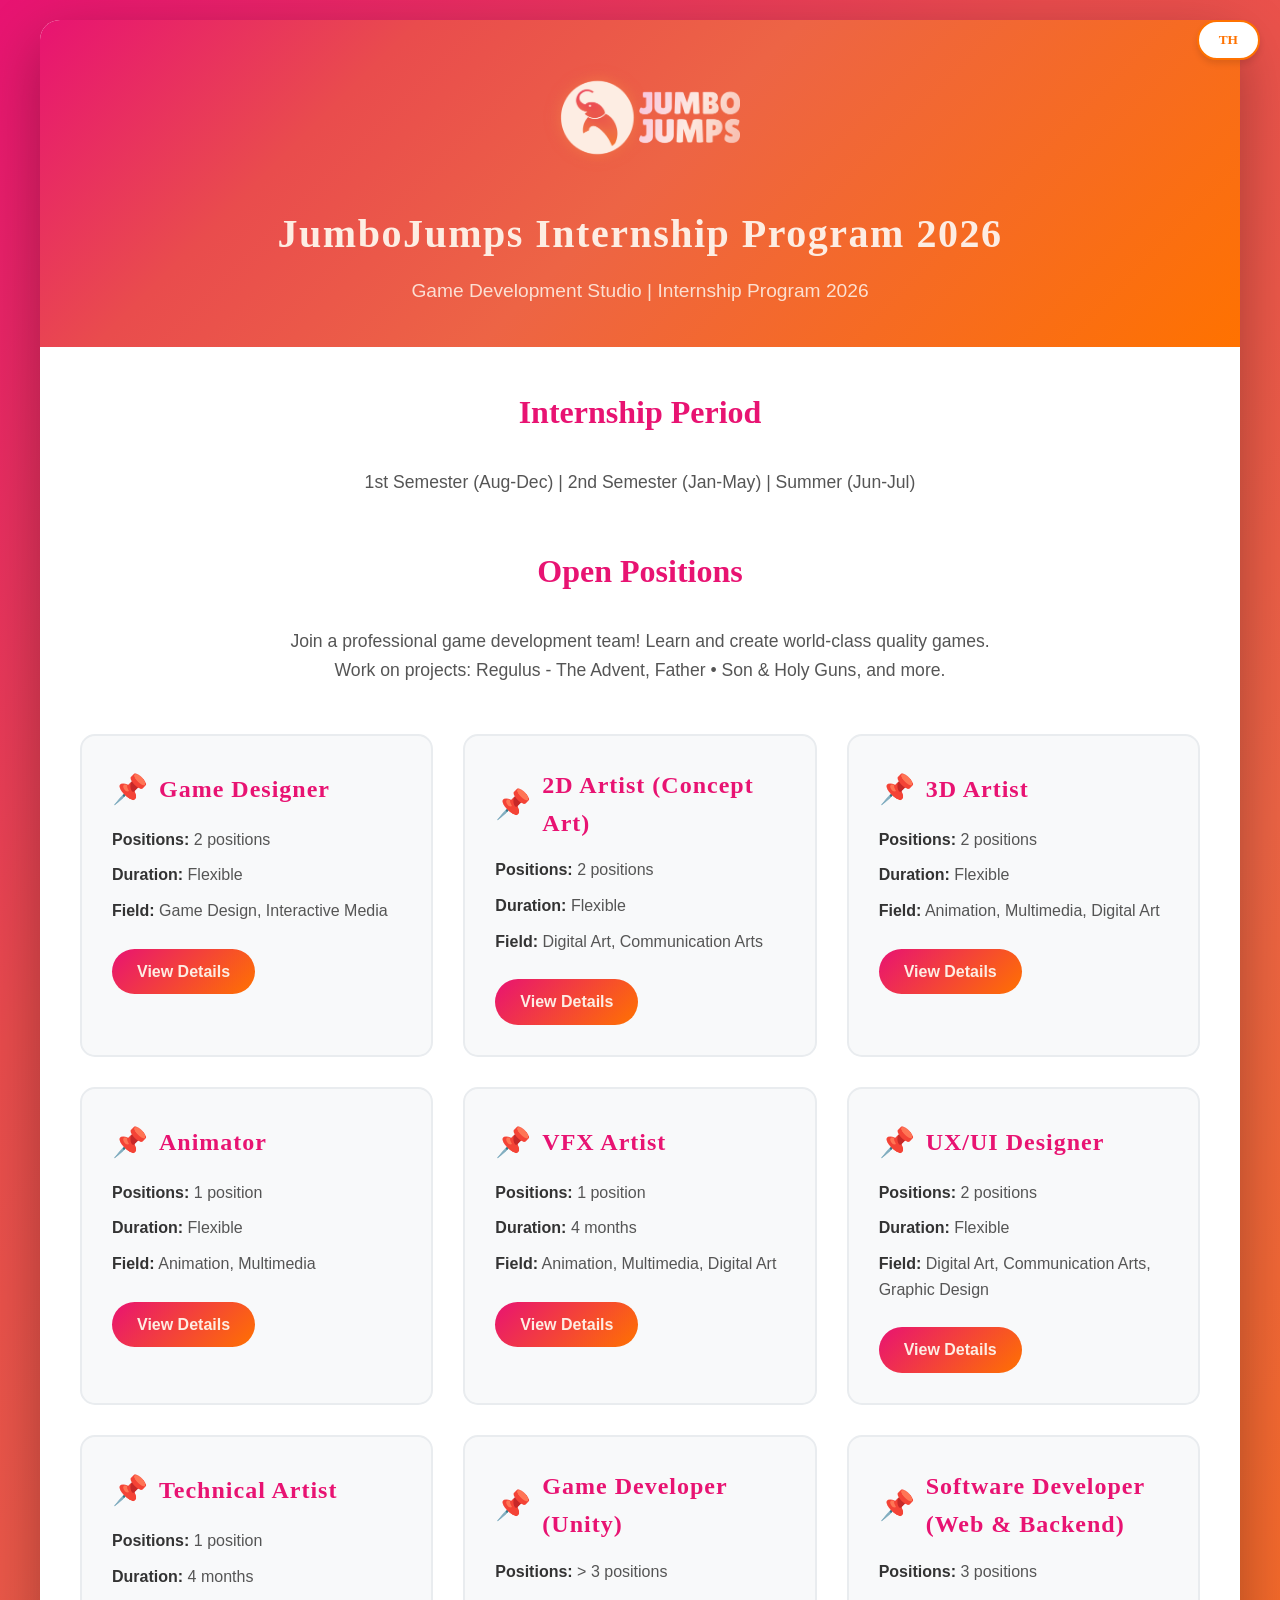
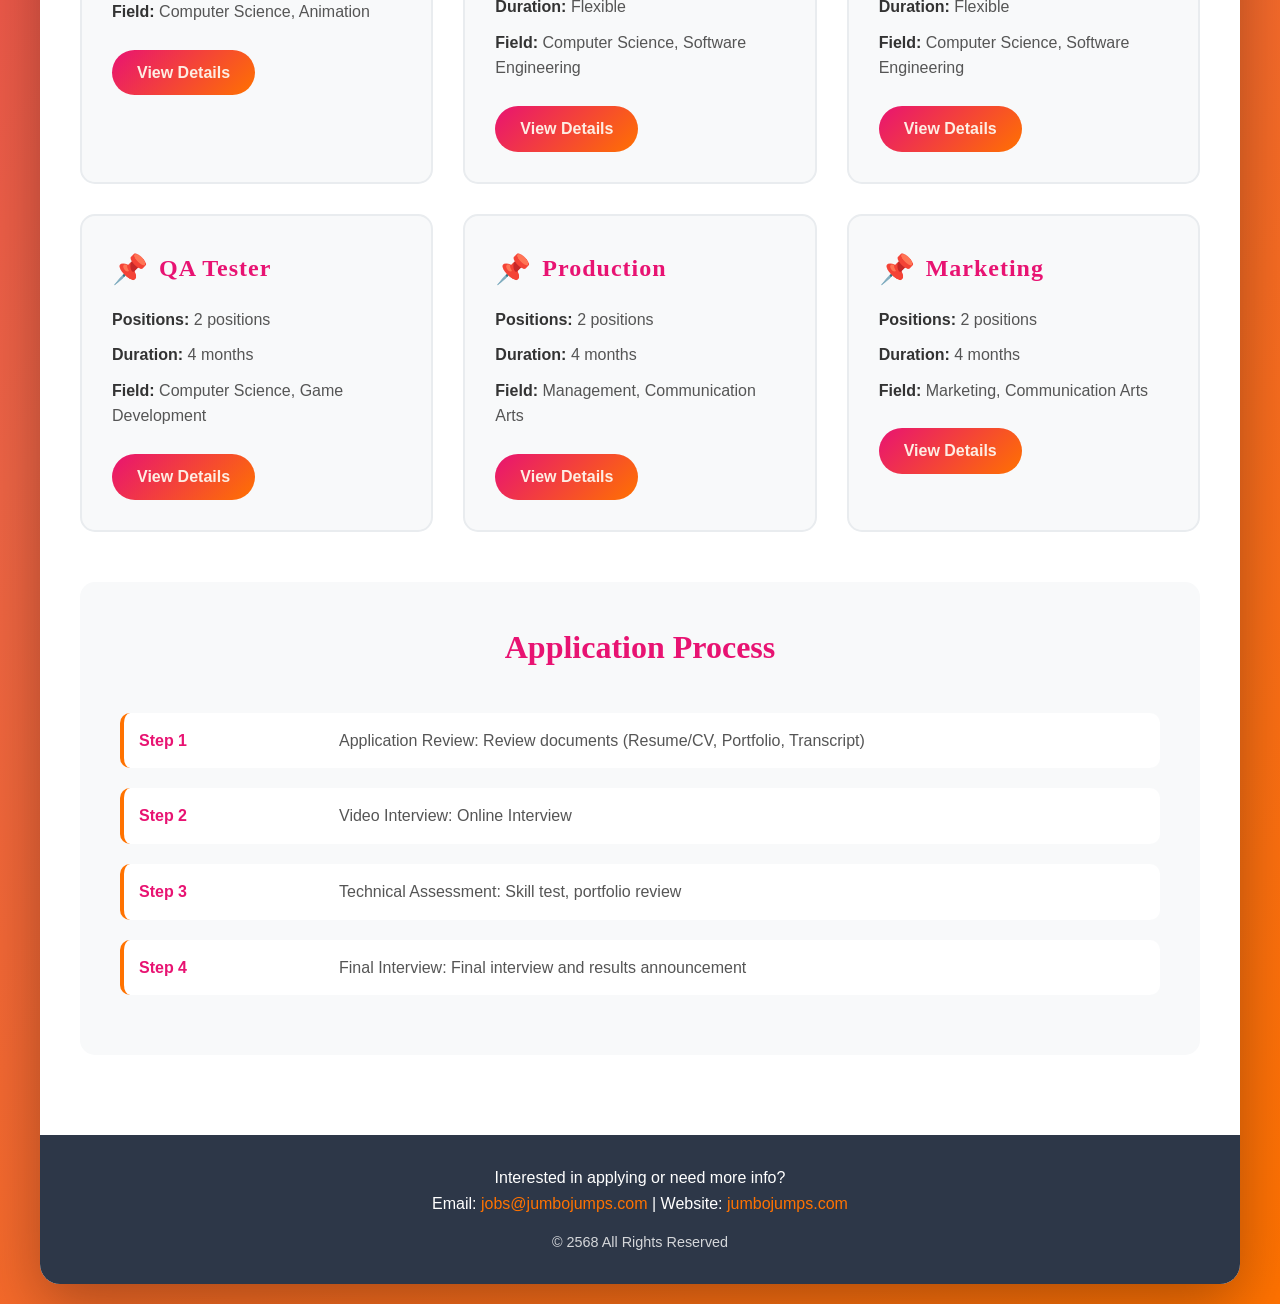
==== commit e4d6836f: "feat: Implement multi-language support (Thai and English) across all internship program pages with a" ====
--- a/index.html
+++ b/index.html
@@ -25,143 +25,333 @@
 
         <div class="content">
             <div class="intro">
-                <h2>ระยะเวลาฝึกงาน</h2>
-                <p>รอบ 1st Semester (ส.ค.-ธ.ค.) | 2nd Semester (ม.ค.-พ.ค.) | Summer (มิ.ย.-ก.ค.)</p>
+                <h2>
+                    <span class="lang-th">ระยะเวลาฝึกงาน</span>
+                    <span class="lang-en">Internship Period</span>
+                </h2>
+                <p>
+                    <span class="lang-th">รอบ 1st Semester (ส.ค.-ธ.ค.) | 2nd Semester (ม.ค.-พ.ค.) | Summer
+                        (มิ.ย.-ก.ค.)</span>
+                    <span class="lang-en">1st Semester (Aug-Dec) | 2nd Semester (Jan-May) | Summer (Jun-Jul)</span>
+                </p>
             </div>
 
             <div class="intro">
-                <h2>ตำแหน่งที่เปิดรับสมัคร</h2>
-                <p>เข้าร่วมทีมพัฒนาเกมมืออาชีพ! เรียนรู้และสร้างสรรค์เกมคุณภาพระดับสากล<br>
-                    ร่วมงานกับโปรเจค: Regulus - The Advent, Father • Son & Holy Guns และอื่นๆ</p>
+                <h2>
+                    <span class="lang-th">ตำแหน่งที่เปิดรับสมัคร</span>
+                    <span class="lang-en">Open Positions</span>
+                </h2>
+                <p>
+                    <span class="lang-th">เข้าร่วมทีมพัฒนาเกมมืออาชีพ! เรียนรู้และสร้างสรรค์เกมคุณภาพระดับสากล<br>
+                        ร่วมงานกับโปรเจค: Regulus - The Advent, Father • Son & Holy Guns และอื่นๆ</span>
+                    <span class="lang-en">Join a professional game development team! Learn and create world-class
+                        quality games.<br>
+                        Work on projects: Regulus - The Advent, Father • Son & Holy Guns, and more.</span>
+                </p>
             </div>
 
             <div class="positions-grid">
                 <div class="position-card">
                     <h3>Game Designer</h3>
-                    <div class="detail"><strong>จำนวน:</strong> 2 ตำแหน่ง</div>
-                    <div class="detail"><strong>ระยะเวลา:</strong> Flexible</div>
-                    <div class="detail"><strong>สาขา:</strong> Game Design, Interactive Media</div>
-                    <a href="game-design.html" class="btn">ดูรายละเอียด</a>
+                    <div class="detail">
+                        <strong><span class="lang-th">จำนวน:</span><span class="lang-en">Positions:</span></strong>
+                        <span class="lang-th">2 ตำแหน่ง</span><span class="lang-en">2 positions</span>
+                    </div>
+                    <div class="detail">
+                        <strong><span class="lang-th">ระยะเวลา:</span><span class="lang-en">Duration:</span></strong>
+                        Flexible
+                    </div>
+                    <div class="detail">
+                        <strong><span class="lang-th">สาขา:</span><span class="lang-en">Field:</span></strong>
+                        Game Design, Interactive Media
+                    </div>
+                    <a href="game-design.html" class="btn">
+                        <span class="lang-th">ดูรายละเอียด</span>
+                        <span class="lang-en">View Details</span>
+                    </a>
                 </div>
 
                 <div class="position-card">
                     <h3>2D Artist (Concept Art)</h3>
-                    <div class="detail"><strong>จำนวน:</strong> 2 ตำแหน่ง</div>
-                    <div class="detail"><strong>ระยะเวลา:</strong> Flexible</div>
-                    <div class="detail"><strong>สาขา:</strong> Digital Art, Communication Arts</div>
-                    <a href="2d-artist.html" class="btn">ดูรายละเอียด</a>
+                    <div class="detail">
+                        <strong><span class="lang-th">จำนวน:</span><span class="lang-en">Positions:</span></strong>
+                        <span class="lang-th">2 ตำแหน่ง</span><span class="lang-en">2 positions</span>
+                    </div>
+                    <div class="detail">
+                        <strong><span class="lang-th">ระยะเวลา:</span><span class="lang-en">Duration:</span></strong>
+                        Flexible
+                    </div>
+                    <div class="detail">
+                        <strong><span class="lang-th">สาขา:</span><span class="lang-en">Field:</span></strong>
+                        Digital Art, Communication Arts
+                    </div>
+                    <a href="2d-artist.html" class="btn">
+                        <span class="lang-th">ดูรายละเอียด</span>
+                        <span class="lang-en">View Details</span>
+                    </a>
                 </div>
 
                 <div class="position-card">
                     <h3>3D Artist</h3>
-                    <div class="detail"><strong>จำนวน:</strong> 2 ตำแหน่ง</div>
-                    <div class="detail"><strong>ระยะเวลา:</strong> Flexible</div>
-                    <div class="detail"><strong>สาขา:</strong> Animation, Multimedia, Digital Art</div>
-                    <a href="3d-artist.html" class="btn">ดูรายละเอียด</a>
+                    <div class="detail">
+                        <strong><span class="lang-th">จำนวน:</span><span class="lang-en">Positions:</span></strong>
+                        <span class="lang-th">2 ตำแหน่ง</span><span class="lang-en">2 positions</span>
+                    </div>
+                    <div class="detail">
+                        <strong><span class="lang-th">ระยะเวลา:</span><span class="lang-en">Duration:</span></strong>
+                        Flexible
+                    </div>
+                    <div class="detail">
+                        <strong><span class="lang-th">สาขา:</span><span class="lang-en">Field:</span></strong>
+                        Animation, Multimedia, Digital Art
+                    </div>
+                    <a href="3d-artist.html" class="btn">
+                        <span class="lang-th">ดูรายละเอียด</span>
+                        <span class="lang-en">View Details</span>
+                    </a>
                 </div>
 
                 <div class="position-card">
                     <h3>Animator</h3>
-                    <div class="detail"><strong>จำนวน:</strong> 1 ตำแหน่ง</div>
-                    <div class="detail"><strong>ระยะเวลา:</strong> Flexible</div>
-                    <div class="detail"><strong>สาขา:</strong> Animation, Multimedia</div>
-                    <a href="animation.html" class="btn">ดูรายละเอียด</a>
+                    <div class="detail">
+                        <strong><span class="lang-th">จำนวน:</span><span class="lang-en">Positions:</span></strong>
+                        <span class="lang-th">1 ตำแหน่ง</span><span class="lang-en">1 position</span>
+                    </div>
+                    <div class="detail">
+                        <strong><span class="lang-th">ระยะเวลา:</span><span class="lang-en">Duration:</span></strong>
+                        Flexible
+                    </div>
+                    <div class="detail">
+                        <strong><span class="lang-th">สาขา:</span><span class="lang-en">Field:</span></strong>
+                        Animation, Multimedia
+                    </div>
+                    <a href="animation.html" class="btn">
+                        <span class="lang-th">ดูรายละเอียด</span>
+                        <span class="lang-en">View Details</span>
+                    </a>
                 </div>
 
                 <div class="position-card">
                     <h3>VFX Artist</h3>
-                    <div class="detail"><strong>จำนวน:</strong> 1 ตำแหน่ง</div>
-                    <div class="detail"><strong>ระยะเวลา:</strong> 4 เดือน</div>
-                    <div class="detail"><strong>สาขา:</strong> Animation, Multimedia, Digital Art</div>
-                    <a href="vfx-artist.html" class="btn">ดูรายละเอียด</a>
+                    <div class="detail">
+                        <strong><span class="lang-th">จำนวน:</span><span class="lang-en">Positions:</span></strong>
+                        <span class="lang-th">1 ตำแหน่ง</span><span class="lang-en">1 position</span>
+                    </div>
+                    <div class="detail">
+                        <strong><span class="lang-th">ระยะเวลา:</span><span class="lang-en">Duration:</span></strong>
+                        <span class="lang-th">4 เดือน</span><span class="lang-en">4 months</span>
+                    </div>
+                    <div class="detail">
+                        <strong><span class="lang-th">สาขา:</span><span class="lang-en">Field:</span></strong>
+                        Animation, Multimedia, Digital Art
+                    </div>
+                    <a href="vfx-artist.html" class="btn">
+                        <span class="lang-th">ดูรายละเอียด</span>
+                        <span class="lang-en">View Details</span>
+                    </a>
                 </div>
 
                 <div class="position-card">
                     <h3>UX/UI Designer</h3>
-                    <div class="detail"><strong>จำนวน:</strong> 2 ตำแหน่ง</div>
-                    <div class="detail"><strong>ระยะเวลา:</strong> Flexible</div>
-                    <div class="detail"><strong>สาขา:</strong> Digital Art, Communication Arts, Graphic Design</div>
-                    <a href="ux-ui-design.html" class="btn">ดูรายละเอียด</a>
+                    <div class="detail">
+                        <strong><span class="lang-th">จำนวน:</span><span class="lang-en">Positions:</span></strong>
+                        <span class="lang-th">2 ตำแหน่ง</span><span class="lang-en">2 positions</span>
+                    </div>
+                    <div class="detail">
+                        <strong><span class="lang-th">ระยะเวลา:</span><span class="lang-en">Duration:</span></strong>
+                        Flexible
+                    </div>
+                    <div class="detail">
+                        <strong><span class="lang-th">สาขา:</span><span class="lang-en">Field:</span></strong>
+                        Digital Art, Communication Arts, Graphic Design
+                    </div>
+                    <a href="ux-ui-design.html" class="btn">
+                        <span class="lang-th">ดูรายละเอียด</span>
+                        <span class="lang-en">View Details</span>
+                    </a>
                 </div>
 
                 <div class="position-card">
                     <h3>Technical Artist</h3>
-                    <div class="detail"><strong>จำนวน:</strong> 1 ตำแหน่ง</div>
-                    <div class="detail"><strong>ระยะเวลา:</strong> 4 เดือน</div>
-                    <div class="detail"><strong>สาขา:</strong> Computer Science, Animation</div>
-                    <a href="technical-artist.html" class="btn">ดูรายละเอียด</a>
+                    <div class="detail">
+                        <strong><span class="lang-th">จำนวน:</span><span class="lang-en">Positions:</span></strong>
+                        <span class="lang-th">1 ตำแหน่ง</span><span class="lang-en">1 position</span>
+                    </div>
+                    <div class="detail">
+                        <strong><span class="lang-th">ระยะเวลา:</span><span class="lang-en">Duration:</span></strong>
+                        <span class="lang-th">4 เดือน</span><span class="lang-en">4 months</span>
+                    </div>
+                    <div class="detail">
+                        <strong><span class="lang-th">สาขา:</span><span class="lang-en">Field:</span></strong>
+                        Computer Science, Animation
+                    </div>
+                    <a href="technical-artist.html" class="btn">
+                        <span class="lang-th">ดูรายละเอียด</span>
+                        <span class="lang-en">View Details</span>
+                    </a>
                 </div>
 
                 <div class="position-card">
                     <h3>Game Developer (Unity)</h3>
-                    <div class="detail"><strong>จำนวน:</strong> > 3 ตำแหน่ง</div>
-                    <div class="detail"><strong>ระยะเวลา:</strong> Flexible</div>
-                    <div class="detail"><strong>สาขา:</strong> Computer Science, Software Engineering</div>
-                    <a href="game-developer.html" class="btn">ดูรายละเอียด</a>
+                    <div class="detail">
+                        <strong><span class="lang-th">จำนวน:</span><span class="lang-en">Positions:</span></strong>
+                        > <span class="lang-th">3 ตำแหน่ง</span><span class="lang-en">3 positions</span>
+                    </div>
+                    <div class="detail">
+                        <strong><span class="lang-th">ระยะเวลา:</span><span class="lang-en">Duration:</span></strong>
+                        Flexible
+                    </div>
+                    <div class="detail">
+                        <strong><span class="lang-th">สาขา:</span><span class="lang-en">Field:</span></strong>
+                        Computer Science, Software Engineering
+                    </div>
+                    <a href="game-developer.html" class="btn">
+                        <span class="lang-th">ดูรายละเอียด</span>
+                        <span class="lang-en">View Details</span>
+                    </a>
                 </div>
 
                 <div class="position-card">
                     <h3>Software Developer (Web & Backend)</h3>
-                    <div class="detail"><strong>จำนวน:</strong> 3 ตำแหน่ง</div>
-                    <div class="detail"><strong>ระยะเวลา:</strong> Flexible</div>
-                    <div class="detail"><strong>สาขา:</strong> Computer Science, Software Engineering</div>
-                    <a href="software-dev.html" class="btn">ดูรายละเอียด</a>
+                    <div class="detail">
+                        <strong><span class="lang-th">จำนวน:</span><span class="lang-en">Positions:</span></strong>
+                        <span class="lang-th">3 ตำแหน่ง</span><span class="lang-en">3 positions</span>
+                    </div>
+                    <div class="detail">
+                        <strong><span class="lang-th">ระยะเวลา:</span><span class="lang-en">Duration:</span></strong>
+                        Flexible
+                    </div>
+                    <div class="detail">
+                        <strong><span class="lang-th">สาขา:</span><span class="lang-en">Field:</span></strong>
+                        Computer Science, Software Engineering
+                    </div>
+                    <a href="software-dev.html" class="btn">
+                        <span class="lang-th">ดูรายละเอียด</span>
+                        <span class="lang-en">View Details</span>
+                    </a>
                 </div>
 
                 <div class="position-card">
                     <h3>QA Tester</h3>
-                    <div class="detail"><strong>จำนวน:</strong> 2 ตำแหน่ง</div>
-                    <div class="detail"><strong>ระยะเวลา:</strong> 4 เดือน</div>
-                    <div class="detail"><strong>สาขา:</strong> Computer Science, Game Development</div>
-                    <a href="qa-testing.html" class="btn">ดูรายละเอียด</a>
+                    <div class="detail">
+                        <strong><span class="lang-th">จำนวน:</span><span class="lang-en">Positions:</span></strong>
+                        <span class="lang-th">2 ตำแหน่ง</span><span class="lang-en">2 positions</span>
+                    </div>
+                    <div class="detail">
+                        <strong><span class="lang-th">ระยะเวลา:</span><span class="lang-en">Duration:</span></strong>
+                        <span class="lang-th">4 เดือน</span><span class="lang-en">4 months</span>
+                    </div>
+                    <div class="detail">
+                        <strong><span class="lang-th">สาขา:</span><span class="lang-en">Field:</span></strong>
+                        Computer Science, Game Development
+                    </div>
+                    <a href="qa-testing.html" class="btn">
+                        <span class="lang-th">ดูรายละเอียด</span>
+                        <span class="lang-en">View Details</span>
+                    </a>
                 </div>
 
                 <div class="position-card">
                     <h3>Production</h3>
-                    <div class="detail"><strong>จำนวน:</strong> 2 ตำแหน่ง</div>
-                    <div class="detail"><strong>ระยะเวลา:</strong> 4 เดือน</div>
-                    <div class="detail"><strong>สาขา:</strong> Management, Communication Arts</div>
-                    <a href="production.html" class="btn">ดูรายละเอียด</a>
+                    <div class="detail">
+                        <strong><span class="lang-th">จำนวน:</span><span class="lang-en">Positions:</span></strong>
+                        <span class="lang-th">2 ตำแหน่ง</span><span class="lang-en">2 positions</span>
+                    </div>
+                    <div class="detail">
+                        <strong><span class="lang-th">ระยะเวลา:</span><span class="lang-en">Duration:</span></strong>
+                        <span class="lang-th">4 เดือน</span><span class="lang-en">4 months</span>
+                    </div>
+                    <div class="detail">
+                        <strong><span class="lang-th">สาขา:</span><span class="lang-en">Field:</span></strong>
+                        Management, Communication Arts
+                    </div>
+                    <a href="production.html" class="btn">
+                        <span class="lang-th">ดูรายละเอียด</span>
+                        <span class="lang-en">View Details</span>
+                    </a>
                 </div>
 
                 <div class="position-card">
                     <h3>Marketing</h3>
-                    <div class="detail"><strong>จำนวน:</strong> 2 ตำแหน่ง</div>
-                    <div class="detail"><strong>ระยะเวลา:</strong> 4 เดือน</div>
-                    <div class="detail"><strong>สาขา:</strong> Marketing, Communication Arts</div>
-                    <a href="marketing.html" class="btn">ดูรายละเอียด</a>
+                    <div class="detail">
+                        <strong><span class="lang-th">จำนวน:</span><span class="lang-en">Positions:</span></strong>
+                        <span class="lang-th">2 ตำแหน่ง</span><span class="lang-en">2 positions</span>
+                    </div>
+                    <div class="detail">
+                        <strong><span class="lang-th">ระยะเวลา:</span><span class="lang-en">Duration:</span></strong>
+                        <span class="lang-th">4 เดือน</span><span class="lang-en">4 months</span>
+                    </div>
+                    <div class="detail">
+                        <strong><span class="lang-th">สาขา:</span><span class="lang-en">Field:</span></strong>
+                        Marketing, Communication Arts
+                    </div>
+                    <a href="marketing.html" class="btn">
+                        <span class="lang-th">ดูรายละเอียด</span>
+                        <span class="lang-en">View Details</span>
+                    </a>
                 </div>
             </div>
 
             <div class="timeline">
-                <h2>กระบวนการสมัคร</h2>
+                <h2>
+                    <span class="lang-th">กระบวนการสมัคร</span>
+                    <span class="lang-en">Application Process</span>
+                </h2>
                 <div class="timeline-item">
-                    <div class="timeline-date">ขั้นตอนที่ 1</div>
-                    <div class="timeline-content">Application Review: ตรวจสอบเอกสาร Resume/CV, Portfolio, Transcript
+                    <div class="timeline-date">
+                        <span class="lang-th">ขั้นตอนที่ 1</span>
+                        <span class="lang-en">Step 1</span>
+                    </div>
+                    <div class="timeline-content">
+                        <span class="lang-th">Application Review: ตรวจสอบเอกสาร Resume/CV, Portfolio, Transcript</span>
+                        <span class="lang-en">Application Review: Review documents (Resume/CV, Portfolio,
+                            Transcript)</span>
                     </div>
                 </div>
                 <div class="timeline-item">
-                    <div class="timeline-date">ขั้นตอนที่ 2</div>
-                    <div class="timeline-content">Video Interview: สัมภาษณ์ออนไลน์</div>
+                    <div class="timeline-date">
+                        <span class="lang-th">ขั้นตอนที่ 2</span>
+                        <span class="lang-en">Step 2</span>
+                    </div>
+                    <div class="timeline-content">
+                        <span class="lang-th">Video Interview: สัมภาษณ์ออนไลน์</span>
+                        <span class="lang-en">Video Interview: Online Interview</span>
+                    </div>
                 </div>
                 <div class="timeline-item">
-                    <div class="timeline-date">ขั้นตอนที่ 3</div>
-                    <div class="timeline-content">Technical Assessment: ทดสอบทักษะ, ตรวจสอบผลงาน</div>
+                    <div class="timeline-date">
+                        <span class="lang-th">ขั้นตอนที่ 3</span>
+                        <span class="lang-en">Step 3</span>
+                    </div>
+                    <div class="timeline-content">
+                        <span class="lang-th">Technical Assessment: ทดสอบทักษะ, ตรวจสอบผลงาน</span>
+                        <span class="lang-en">Technical Assessment: Skill test, portfolio review</span>
+                    </div>
                 </div>
                 <div class="timeline-item">
-                    <div class="timeline-date">ขั้นตอนที่ 4</div>
-                    <div class="timeline-content">Final Interview: สัมภาษณ์ครั้งสุดท้าย และประกาศผล</div>
+                    <div class="timeline-date">
+                        <span class="lang-th">ขั้นตอนที่ 4</span>
+                        <span class="lang-en">Step 4</span>
+                    </div>
+                    <div class="timeline-content">
+                        <span class="lang-th">Final Interview: สัมภาษณ์ครั้งสุดท้าย และประกาศผล</span>
+                        <span class="lang-en">Final Interview: Final interview and results announcement</span>
+                    </div>
                 </div>
             </div>
         </div>
 
         <footer>
-            <p>สนใจสมัครหรือสอบถามข้อมูลเพิ่มเติม</p>
+            <p>
+                <span class="lang-th">สนใจสมัครหรือสอบถามข้อมูลเพิ่มเติม</span>
+                <span class="lang-en">Interested in applying or need more info?</span>
+            </p>
             <p>Email: <a href="mailto:jobs@jumbojumps.com">jobs@jumbojumps.com</a> | Website: <a
                     href="https://jumbojumps.com/" target="_blank" rel="noopener noreferrer">jumbojumps.com</a></p>
             <p style="margin-top: 15px; font-size: 0.9em; opacity: 0.8;">© 2568 All Rights Reserved</p>
         </footer>
     </div>
+    <script src="script.js"></script>
 </body>
 
 </html>
--- a/style.css
+++ b/style.css
@@ -57,11 +57,19 @@
 }
 
 .back-link {
+    position: absolute;
+    top: 20px;
+    left: 20px;
     display: inline-block;
-    margin-bottom: 20px;
-    color: #FDEDE3;
+    color: #fff;
     text-decoration: none;
-    opacity: 0.9;
+    background: rgba(255, 255, 255, 0.2);
+    padding: 8px 15px;
+    border-radius: 20px;
+    font-weight: bold;
+    backdrop-filter: blur(5px);
+    transition: all 0.3s ease;
+    border: 1px solid rgba(255, 255, 255, 0.3);
 }
 
 .back-link:hover {
@@ -331,4 +339,37 @@
         margin-bottom: 10px;
         white-space: normal;
     }
+}
+
+/* Language Toggling */
+body.lang-en .lang-th {
+    display: none !important;
+}
+
+body.lang-th .lang-en {
+    display: none !important;
+}
+
+/* Toggle Button */
+#lang-toggle {
+    position: fixed;
+    top: 20px;
+    right: 20px;
+    z-index: 1000;
+    padding: 10px 20px;
+    background: #fff;
+    border: 2px solid #FF7200;
+    color: #FF7200;
+    border-radius: 20px;
+    cursor: pointer;
+    font-weight: bold;
+    font-family: 'Lilita One', cursive;
+    box-shadow: 0 4px 6px rgba(0,0,0,0.1);
+    transition: all 0.3s ease;
+}
+
+#lang-toggle:hover {
+    background: #FF7200;
+    color: #fff;
+    transform: scale(1.1);
 }
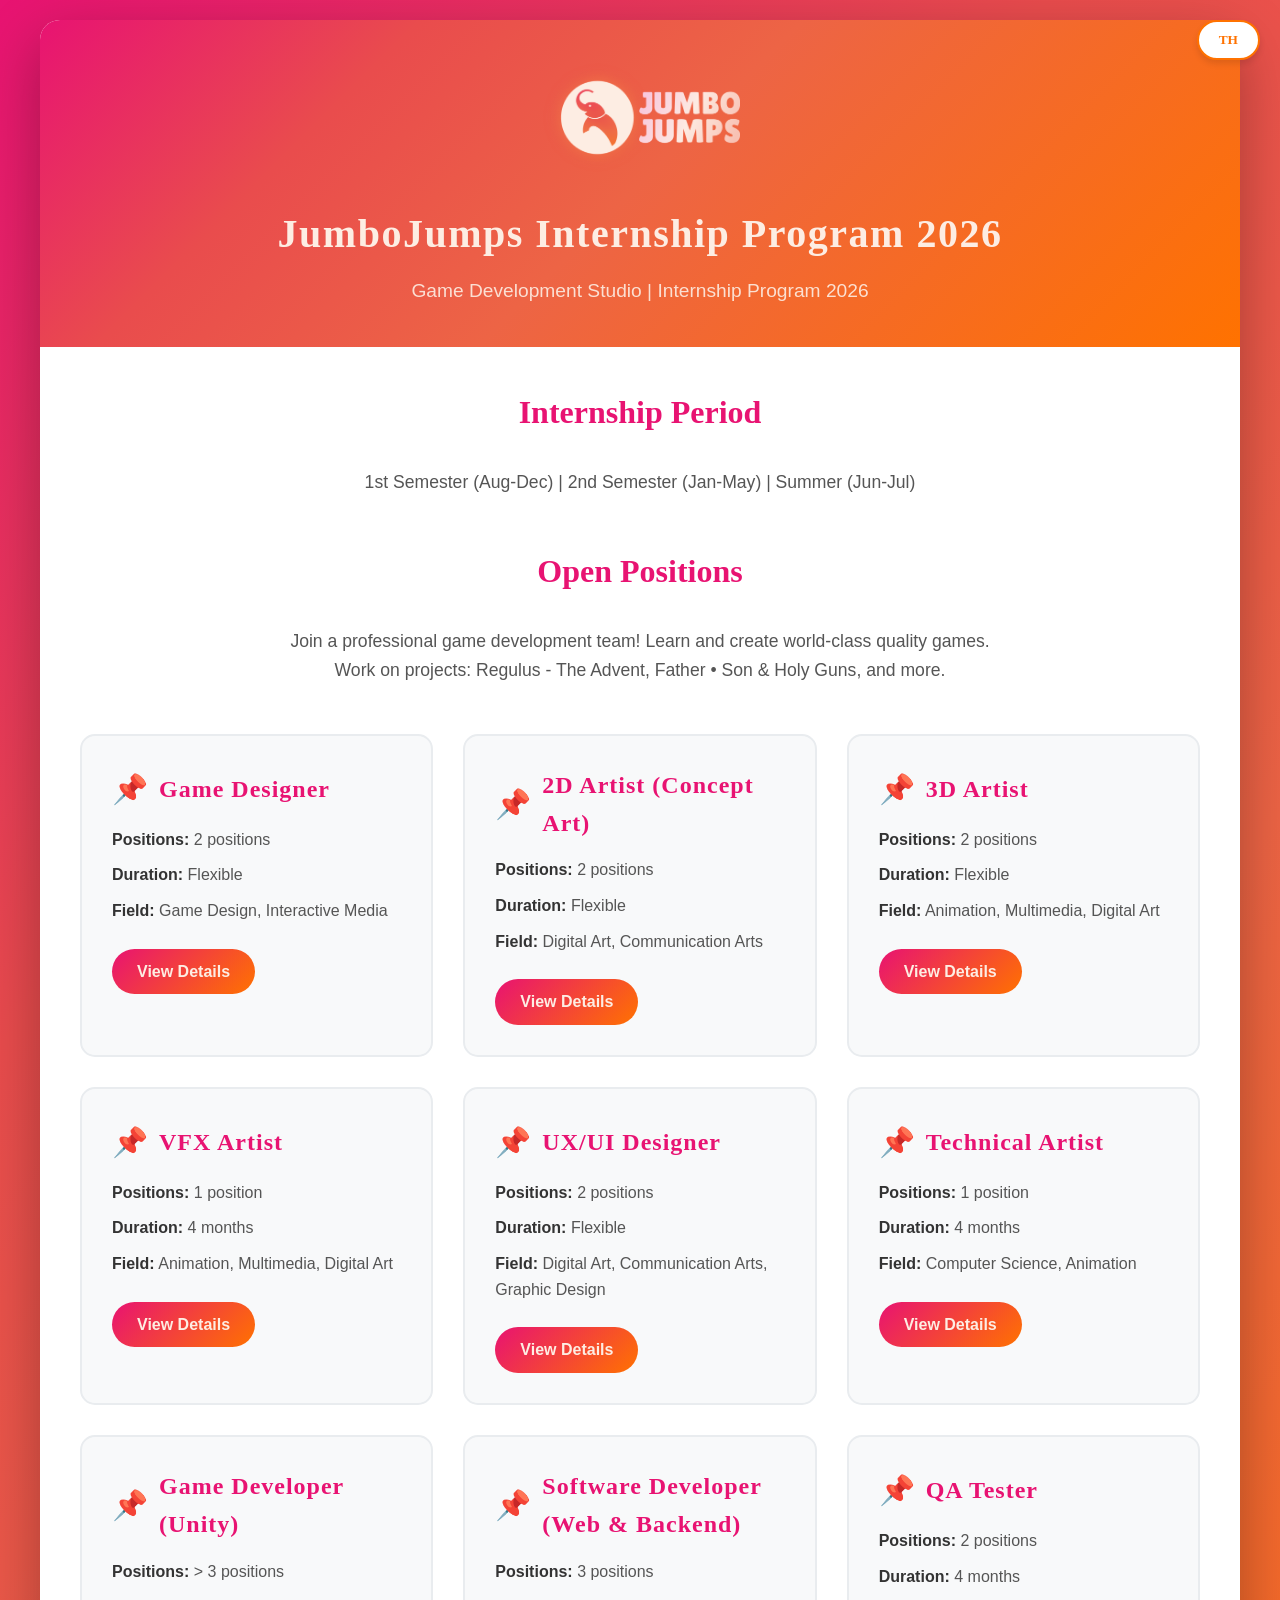
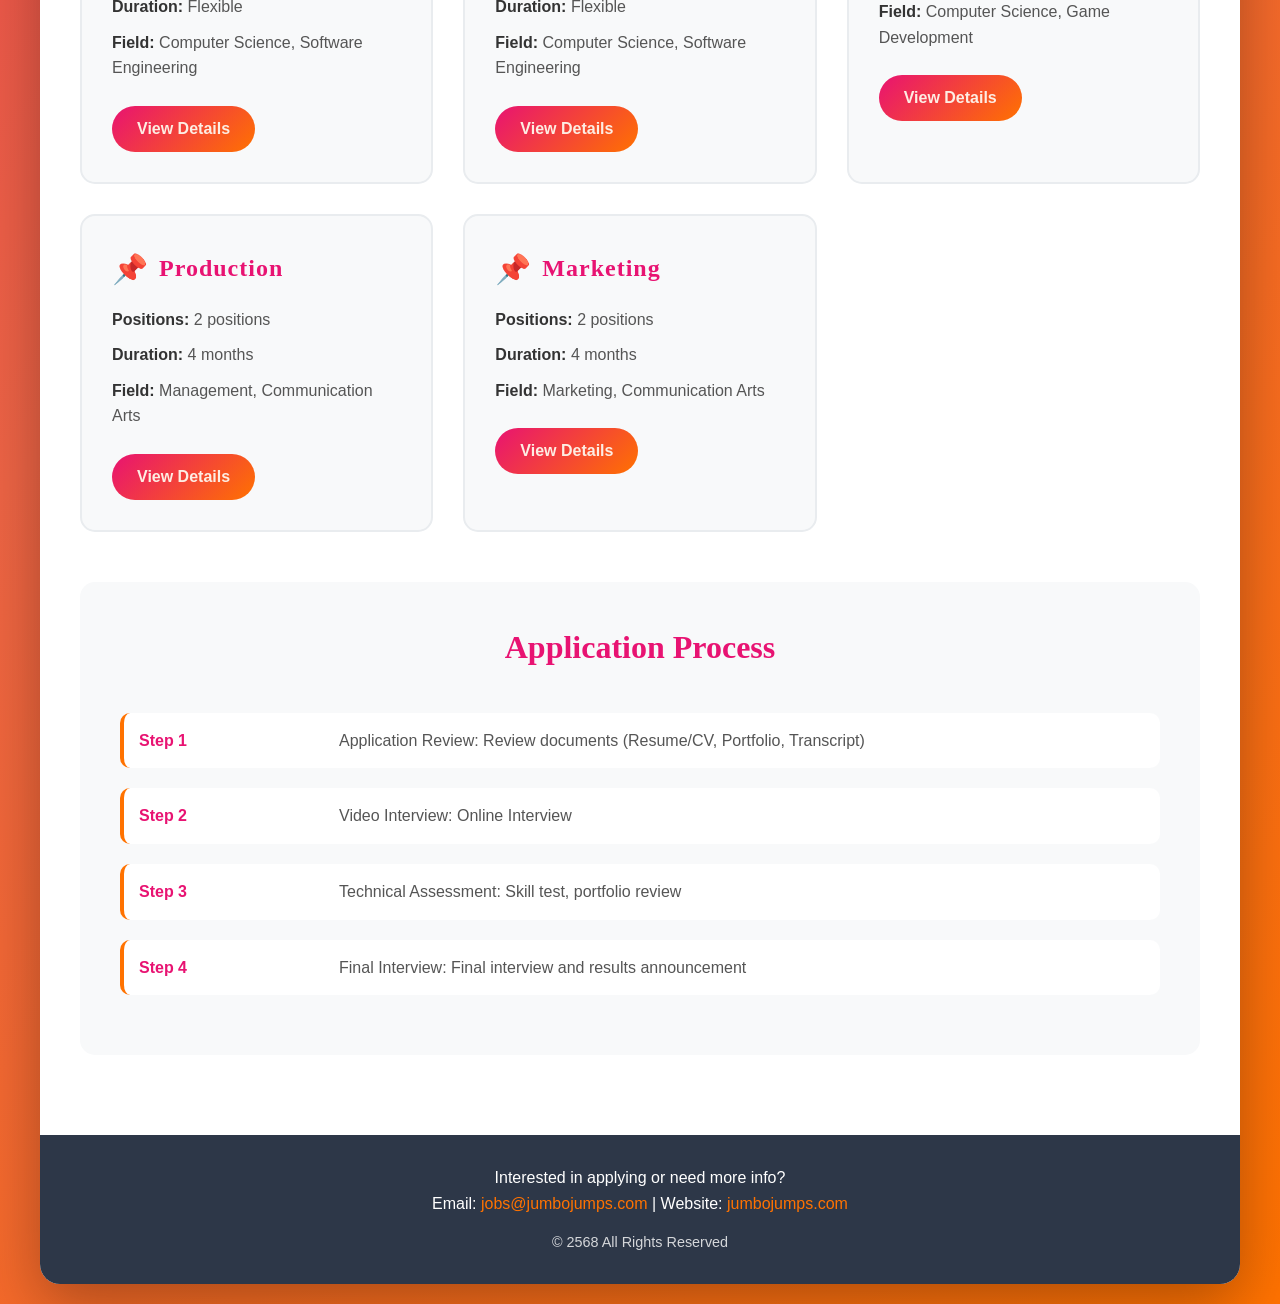
==== commit 4b6474c4: "chore: Comment out the Animator position card." ====
--- a/index.html
+++ b/index.html
@@ -111,7 +111,7 @@
                     </a>
                 </div>
 
-                <div class="position-card">
+                <!-- <div class="position-card">
                     <h3>Animator</h3>
                     <div class="detail">
                         <strong><span class="lang-th">จำนวน:</span><span class="lang-en">Positions:</span></strong>
@@ -129,7 +129,7 @@
                         <span class="lang-th">ดูรายละเอียด</span>
                         <span class="lang-en">View Details</span>
                     </a>
-                </div>
+                </div> -->
 
                 <div class="position-card">
                     <h3>VFX Artist</h3>
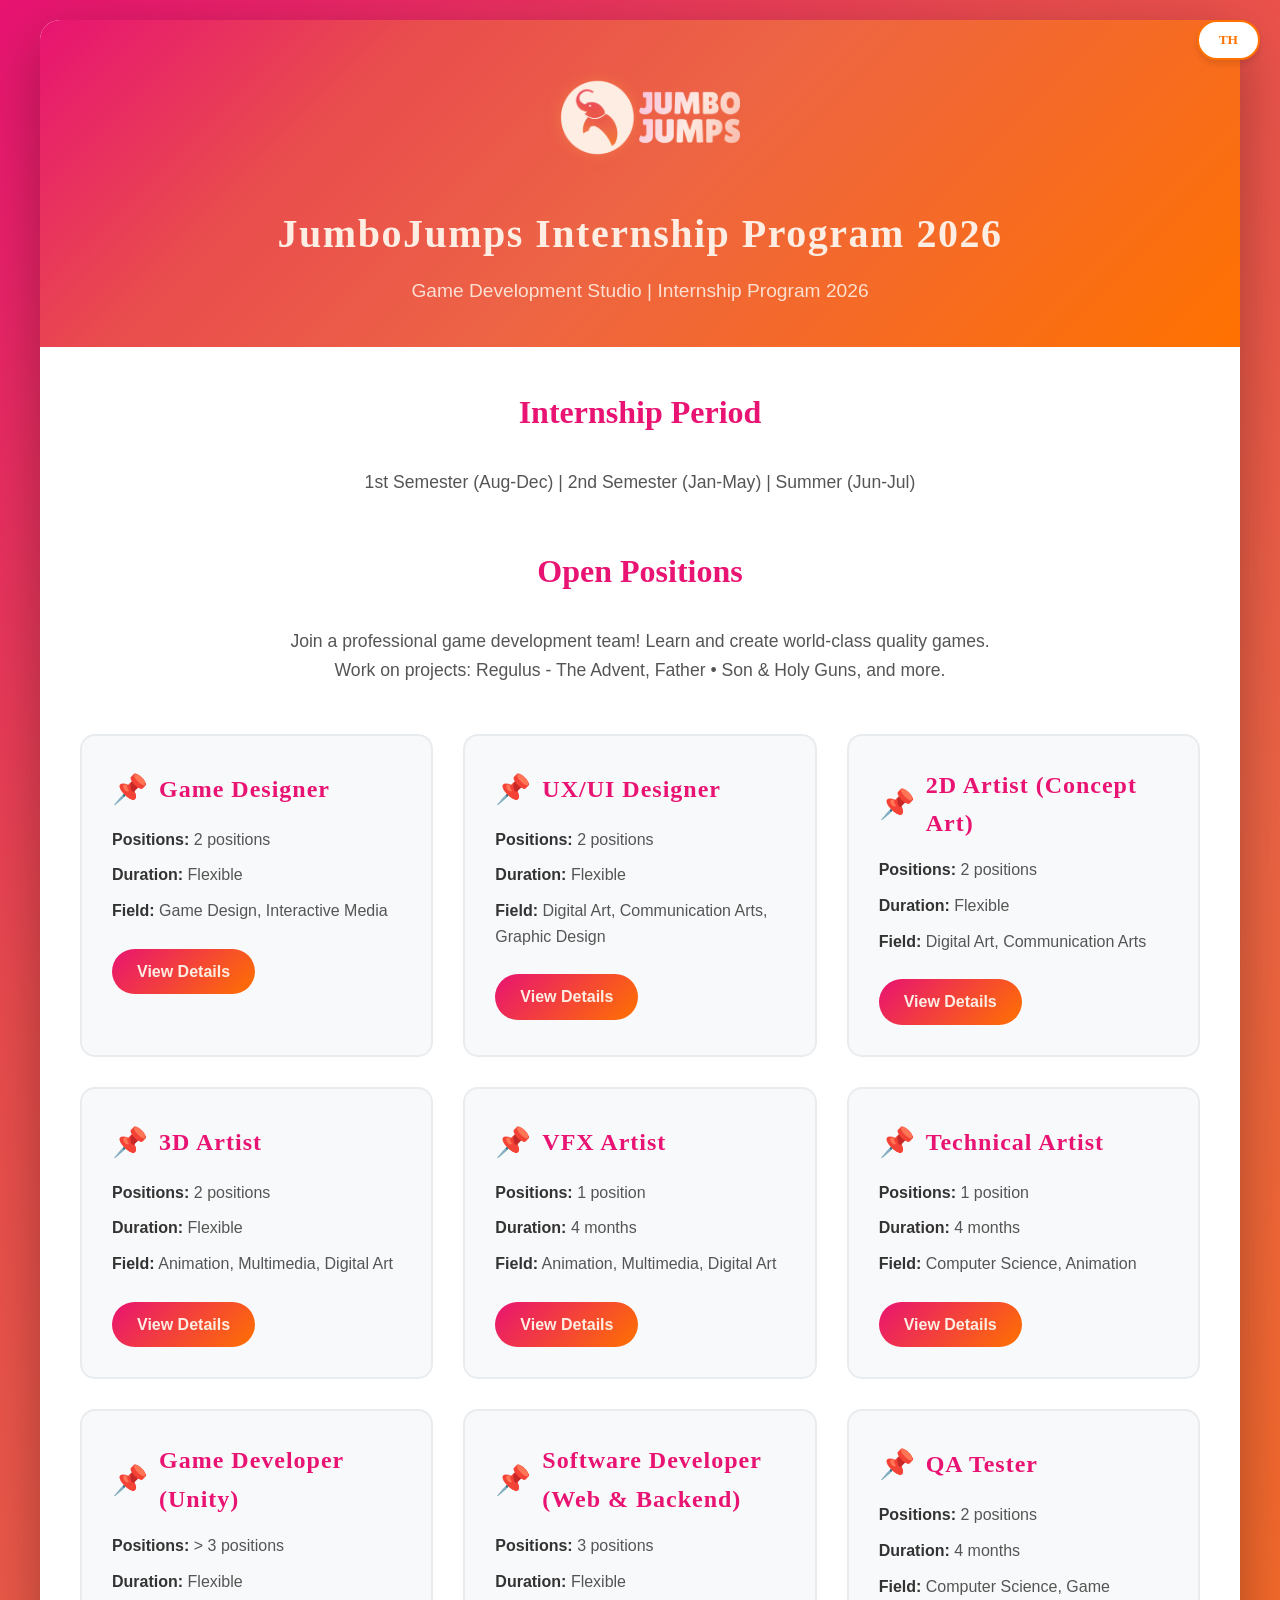
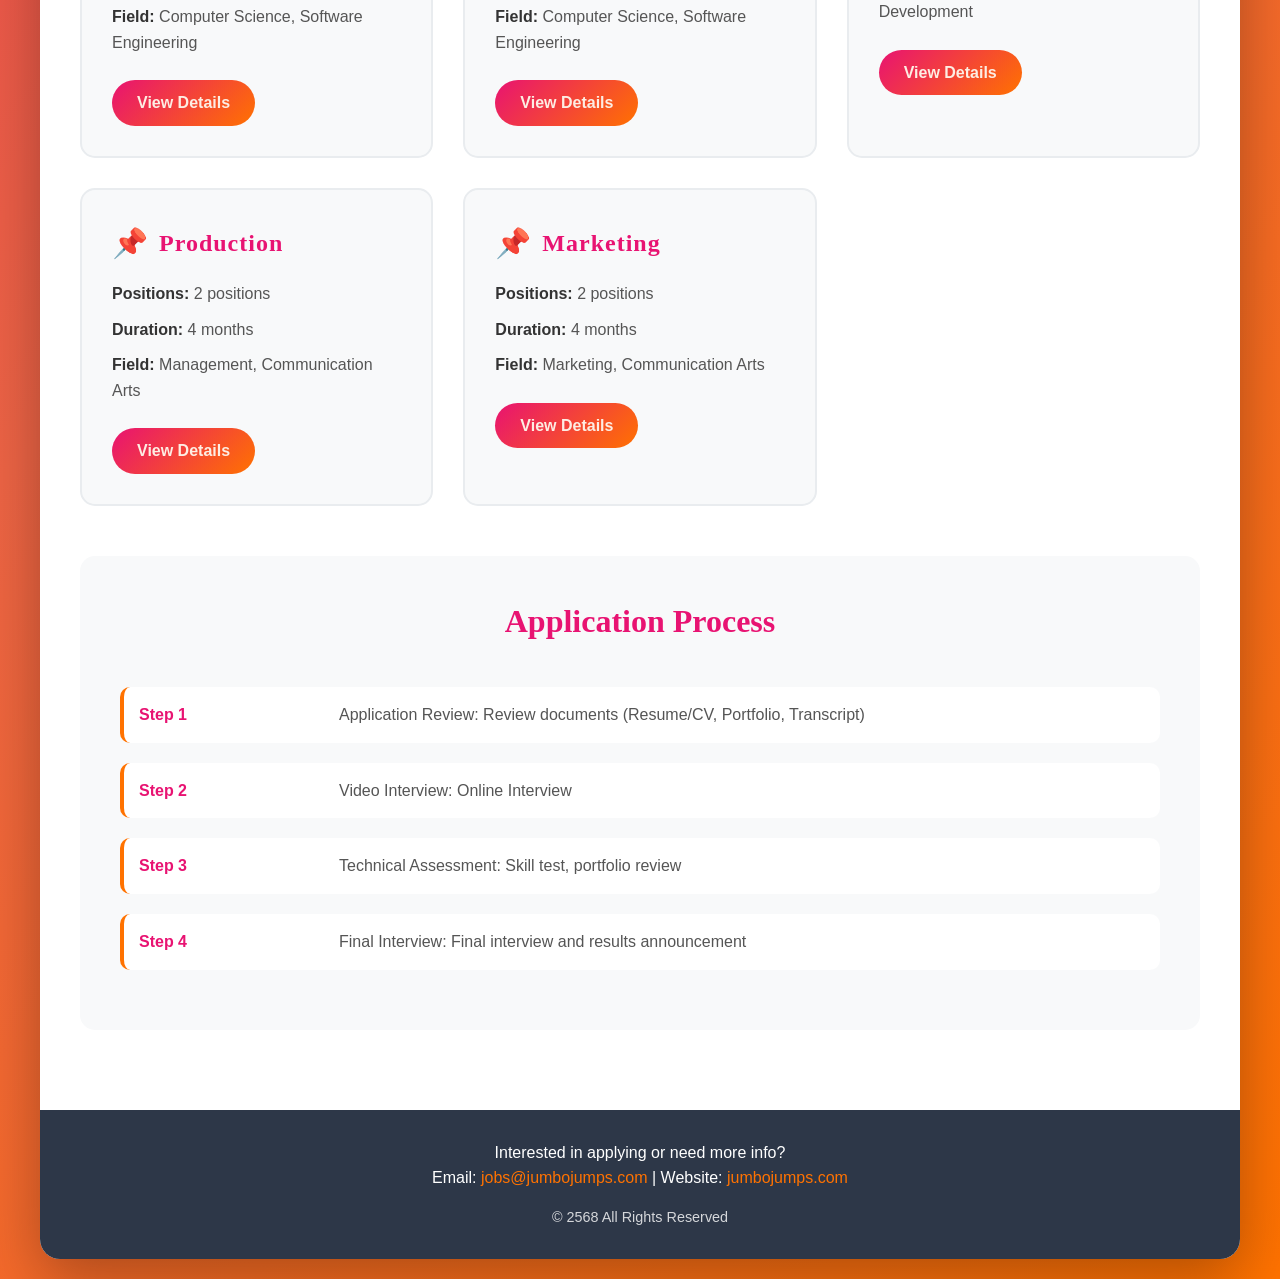
==== commit bf14d4fa: "feat: Add Python HTTP server with security headers and update internship program pages." ====
--- a/index.html
+++ b/index.html
@@ -72,6 +72,26 @@
                 </div>
 
                 <div class="position-card">
+                    <h3>UX/UI Designer</h3>
+                    <div class="detail">
+                        <strong><span class="lang-th">จำนวน:</span><span class="lang-en">Positions:</span></strong>
+                        <span class="lang-th">2 ตำแหน่ง</span><span class="lang-en">2 positions</span>
+                    </div>
+                    <div class="detail">
+                        <strong><span class="lang-th">ระยะเวลา:</span><span class="lang-en">Duration:</span></strong>
+                        Flexible
+                    </div>
+                    <div class="detail">
+                        <strong><span class="lang-th">สาขา:</span><span class="lang-en">Field:</span></strong>
+                        Digital Art, Communication Arts, Graphic Design
+                    </div>
+                    <a href="ux-ui-design.html" class="btn">
+                        <span class="lang-th">ดูรายละเอียด</span>
+                        <span class="lang-en">View Details</span>
+                    </a>
+                </div>
+
+                <div class="position-card">
                     <h3>2D Artist (Concept Art)</h3>
                     <div class="detail">
                         <strong><span class="lang-th">จำนวน:</span><span class="lang-en">Positions:</span></strong>
@@ -146,26 +166,6 @@
                         Animation, Multimedia, Digital Art
                     </div>
                     <a href="vfx-artist.html" class="btn">
-                        <span class="lang-th">ดูรายละเอียด</span>
-                        <span class="lang-en">View Details</span>
-                    </a>
-                </div>
-
-                <div class="position-card">
-                    <h3>UX/UI Designer</h3>
-                    <div class="detail">
-                        <strong><span class="lang-th">จำนวน:</span><span class="lang-en">Positions:</span></strong>
-                        <span class="lang-th">2 ตำแหน่ง</span><span class="lang-en">2 positions</span>
-                    </div>
-                    <div class="detail">
-                        <strong><span class="lang-th">ระยะเวลา:</span><span class="lang-en">Duration:</span></strong>
-                        Flexible
-                    </div>
-                    <div class="detail">
-                        <strong><span class="lang-th">สาขา:</span><span class="lang-en">Field:</span></strong>
-                        Digital Art, Communication Arts, Graphic Design
-                    </div>
-                    <a href="ux-ui-design.html" class="btn">
                         <span class="lang-th">ดูรายละเอียด</span>
                         <span class="lang-en">View Details</span>
                     </a>
@@ -346,8 +346,9 @@
                 <span class="lang-th">สนใจสมัครหรือสอบถามข้อมูลเพิ่มเติม</span>
                 <span class="lang-en">Interested in applying or need more info?</span>
             </p>
-            <p>Email: <a href="mailto:jobs@jumbojumps.com">jobs@jumbojumps.com</a> | Website: <a
-                    href="https://jumbojumps.com/" target="_blank" rel="noopener noreferrer">jumbojumps.com</a></p>
+            <p>Email: <a href="mailto:jobs@jumbojumps.com?subject=Internship%20Application">jobs@jumbojumps.com</a> |
+                Website: <a href="https://jumbojumps.com/" target="_blank" rel="noopener noreferrer">jumbojumps.com</a>
+            </p>
             <p style="margin-top: 15px; font-size: 0.9em; opacity: 0.8;">© 2568 All Rights Reserved</p>
         </footer>
     </div>
